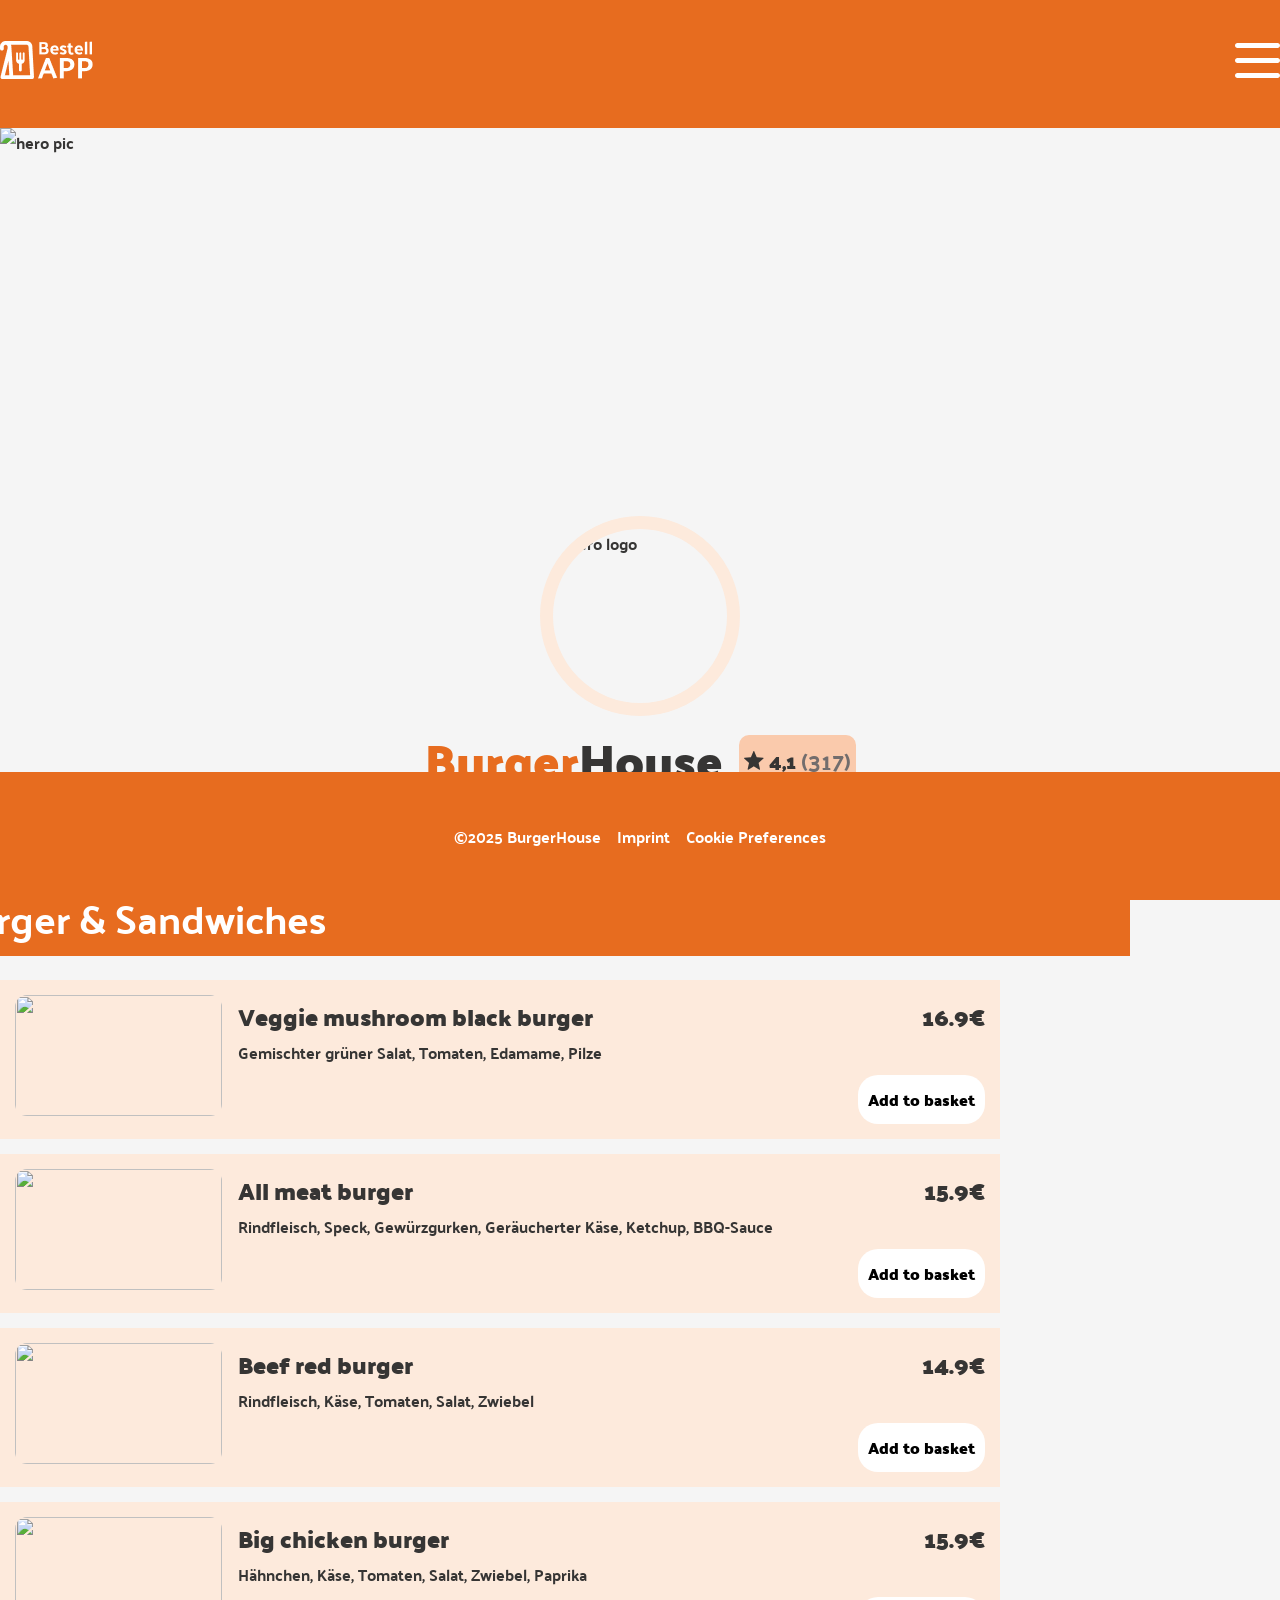
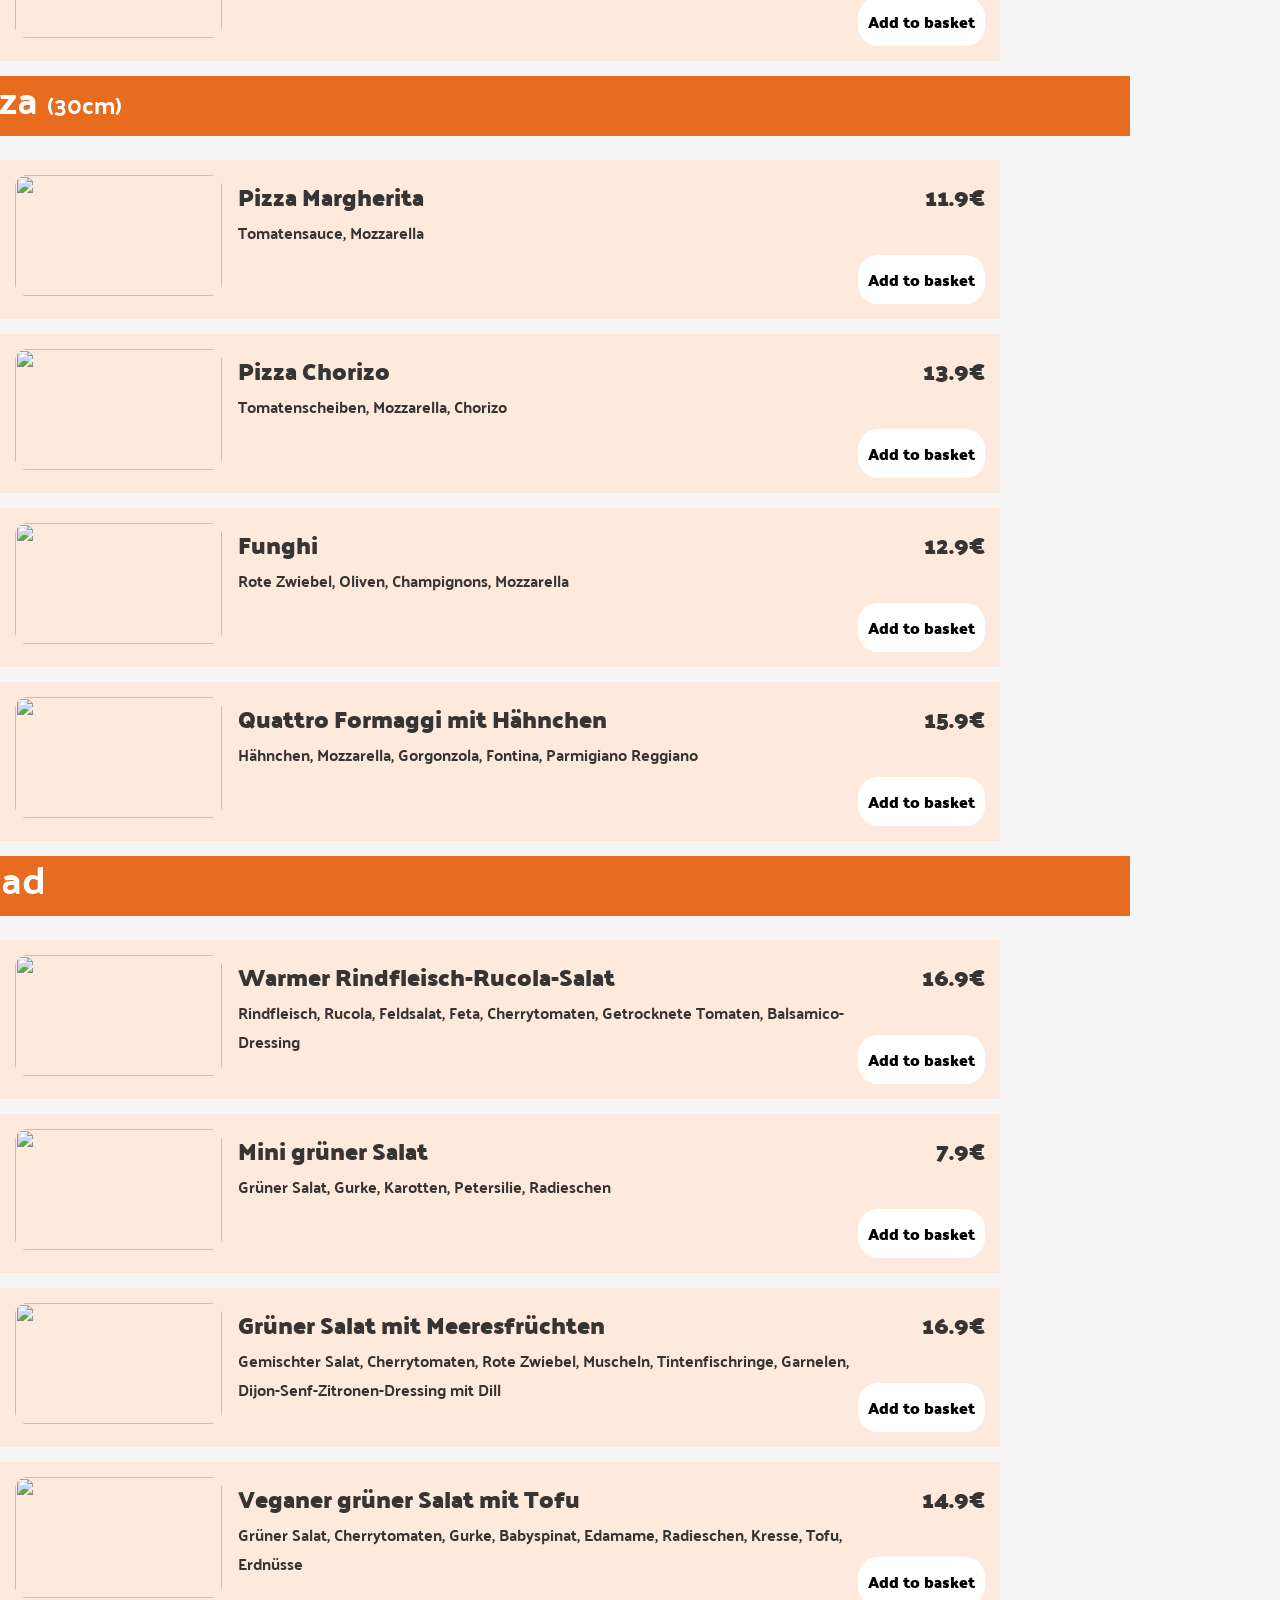
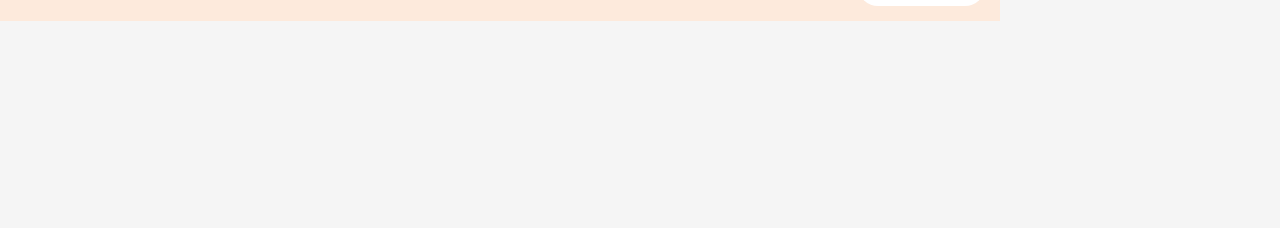
==== index.html @ c4eeb09a "feat: add js and css" ====
<!doctype html>
<html lang="en">
  <head>
    <meta charset="UTF-8" />
    <meta name="viewport" content="width=device-width, initial-scale=1.0" />
    <title>BestellApp</title>
    <link
      rel="icon"
      type="icon"
      sizes="32x32"
      href="./assets/icons-logos/favicon.svg"
    />
    <link rel="stylesheet" href="style.css" />
    <link rel="stylesheet" href="basket.css" />
    <link rel="stylesheet" href="https://cdn.jsdelivr.net/npm/bootstrap-icons@1.11.1/font/bootstrap-icons.css">
  </head>

  <body onload="init()">
    <header>
      <nav class="HeaderContainer wrapper">
        <a href="index.html"
          ><img src="./assets/icons-logos/Logo.png" alt="logo"
        /></a>
        <a href="index.html">
          <img src="./assets/icons-logos/menu-bar.svg" alt="hamburger icon"
        /></a>
      </nav>
    </header>

    <main class="wrapper">
      <!--  HERO SECTION  -->
      <section class="HeroContainer">
        <img class="hero" src="./assets/img/hero-pic.jpg" alt="hero pic" />
        <img
          class="HeroLogo"
          src="./assets/img/logo-burger.png"
          alt="hero logo"
        />

        <div class="title">
          <div class="TitleRate">
            <h1><b>Burger</b>House</h1>
            <div class="rate">
              <img src="./assets/icons-logos/star.svg" />
              <span><b>4,1</b></span>
              <p>(317)</p>
            </div>
          </div>
          <p>The best of Burgers, Pizza, and Greens, all in one great place.</p>
        </div>
      </section>

      <section class="MenuContainer">
        <!--  MENU  -->
        <div class="menu" id="menu"></div>

        <!--  BASKET -->
        <aside class="basketContainer" id="basket">
        </aside>   
      </section>

    </main>

    <!-- FOOTER -->
    <footer>
      <div class="FooterContainer wrapper">
        <span> ©2025 BurgerHouse</span>
        <a href="imprint.html">Imprint</a>
        <a href="Cookie Preferences.html">Cookie Preferences</a>
      </div>
    </footer>

    <script src="databank.js"></script>
    <script src="template.js"></script>
    <script src="main.js"></script>
  </body>
</html>
---- style.css ----
/* GENERAL */    
*{
  box-sizing: border-box;
  margin: 0;
}

a{
  text-decoration: none;
  color: white;
  
}

@font-face {
    font-family: "Palanquin";
    src: url("./assets/fonts/Palanquin_Dark/PalanquinDark-Regular.ttf") format("truetype");
    font-weight: 400;
    font-style: normal;
}

@font-face {
    font-family: "Palanquin";
    src: url("./assets/fonts/Palanquin_Dark/PalanquinDark-Bold.ttf") format("truetype");
    font-weight: 700;
    font-style: normal;
}

body {
  font-family: "Palanquin", sans-serif;
  scroll-behavior: smooth;
  font-size: 16px;
  background-color: whitesmoke;
  padding-top: 128px;
  padding-bottom: 128px;
  color:#363534;
  overflow-x: hidden;
}

.wrapper {
  max-width: 1440px;
  margin: 0 auto;  
} 

/* HEADER */
header {
  height: 128px;
  background-color:  #E76C1F;
  position: fixed;
  top: 0;
  width: 100%;
 
}

.HeaderContainer{
  height: 100%;
 display: flex;
  justify-content: space-between;
  align-items: center;
}

/* HERO SECTION */
.HeroContainer {
  display: flex;
  flex-direction: column;
  align-items: center;
}

.hero {        
height: 508px;
width: 100%;
object-fit: cover;
} 

.HeroLogo {
height: 200px;
width: 200px;
border-radius: 150px;
border: 13px solid #FDEADC;
margin-top: -120px;
}

.title{
display: flex;
flex-direction: column;
align-items: center;
margin-bottom: 48px;
}

h1 {
  font-size: 48px;
  font-weight: 700;
}

h1 b {
  font-size: 48px;
  color: #E76C1F;
}

.TitleRate {
  display: flex;
  align-items: center;
  gap: 16px;
}

.rate{
  display: flex;
  align-items: center;
  gap: 5px;
  background-color: #FACAAC;
  padding: 4px 5px;
  border-radius: 10px;
}
.rate img {
  width: 20px;
}
.rate span b{
  font-size: 20px;
}
.rate p {
  font-weight: 400;
  color: #726D6D;
  font-size: 18px;
}

.title p {
  font-size:24px;
}


/* MENU */
.MenuContainer{
  display: flex;
  flex-direction: row;
  margin-bottom: 64px;
}

.menu {
  width: calc(100% - 300px);
}

.categoryContainer{
  background-color:#E76C1F;
  margin-bottom: 24px;

  width: 100vw;

  position: relative;
  left: 50%;
  /* right: 50%; */

  margin-left: -50vw;
  margin-right: -50vw;
}

.category{
  width: 1440px;
  margin: 0 auto;
  display: flex;
  flex-wrap: wrap;
  align-content: center; 

  height: 60px;  
  gap: 8px;
}


h2{
  font-size: 40px;
  font-weight: 500;
  color: #ffffff;

} 

.size {
  font-weight: 400;
  font-size: 24px;
  
}

.category img{
  width: 89px;
  height: 91px;
}

.dishCard {
  background-color: #FDEADC;
  display: flex;
  justify-content: center;
  padding: 15px;
  margin-bottom: 15px;
  gap: 16px;
  width: 1000px;

}

.dishCardContent{
  display: flex;
  flex-direction: row;
  justify-content: space-between;
   flex-grow: 1;  
}

.dishCard img {
  height: 121px;
  width: 207px;
  border-radius: 12px;
  object-fit: cover;
}

.dishName {
  display: flex;
  flex-direction: column;
}

.dishCard img:hover {
 filter: brightness(1.2);
}

.dishName span {
  font-size: 24px;
  font-weight: 600;
}

.dishName p {
  font-size: 16px;
  font-weight: 500;
}

.priceAdd {
  display: flex;
  flex-direction: column;
  align-items: flex-end;
  justify-content: space-between;

}

.priceAdd span{
  font-size: 24px;
  font-weight: 600;
}
.priceAdd button {
 background-color:#ffffff;
 border-radius: 20px;
 font-size: 16px;
 font-weight: 600;
 border: 0;
 padding: 10px;
 cursor: pointer;
 white-space: nowrap;
}

.priceAdd button:hover{
  filter: brightness(1.2);
}

/* FOOTER */
footer {
  height: 128px;
  background-color:  #E76C1F;
  position: fixed;
  bottom: 0;
  width: 100%;
  display: flex;
  justify-content: center;
  align-items: center;
  /* font-size: 18px !important; */
}

.FooterContainer{
display: flex;
color: white;
gap: 16px;

}E76C1F
---- basket.css ----
*{
  box-sizing: border-box;
  margin: 0;
  scroll-behavior: smooth;
  font-size: 16px;
  font-family: "Palanquin", sans-serif;
}

a{
  text-decoration: none;
}


/* BASKET   */
.basketContainer{
  width: 300px;
  flex-grow: 1;  
}

.basket{
  width: 100%;
  height: 700px;   /* it is ok? */
  background-color:#363534;
  border-radius: 15px 0 0 15px;  
  position: sticky;
  top: 15px;
  padding: 20px;
  display: flex;
  flex-direction: column;
  align-items: center;
}

.basketBtnContainer{
position: relative; 
}

.closeBasketBtn {
margin-left: 220px;
height: 32px;
}

.dishAmount{
position: absolute;
bottom: -9px;
right: -7px;
background-color: #c92d06;
color: #FFFFFF;
border-radius: 7px;
padding:0 5px 0 5px;
}

.closeBasketBtn:hover{
  cursor: pointer;
  filter: brightness(1.2);
}

.deliveryCollection{
display: flex;
border-radius: 20px; 
background-color: #a4a2a1;
margin-bottom: 8px;
padding: 8px;
gap: 20px;

}

.deliveryCollection img {
  height: 20px;
}

.deliveryCollection button {
  background-color: transparent;
  color:#363534;
  border: none;
  cursor: pointer;
  display: flex;
  align-items: center;
  gap: 3px;

}

.deliveryCollection button.active{
  background-color: #363534;
  border-radius: 20px;
  color: #FFFFFF;
  padding: 7px 12px;

}

.deliveryCollection button:hover {
  cursor: pointer;
  filter: brightness(1.2);
}

.basket h2 {
  font-size: 32px;
  font-weight: 700;
  color:#FDEADC;
  margin-bottom: 8px;
  
}


.basket h4 {
  color: rgb(174, 173, 173);
  font-size: 24px;
}

.addedItem {
  color: #E76C1F;
}  

.amount{
color: #363534
}

.bi-dash-lg {
  color: red;
  filter: brightness(1.2);
}

.bi-plus-lg{
  color: green;
  filter: brightness(1.2);
}

.basketEmty{
  display: flex;
  flex-direction: column;
  align-items: center;
  color: rgb(174, 173, 173);
}

.basketEmty img {
  margin-top: 20px;
  height: 64px;
  opacity: 50%;
}

.basketBox{
background: #FDEADC;
border-radius: 20px;
padding: 8px;
display: flex;
flex-direction: column;
gap: 20px;
font-size: 22px;
font-weight: 700;
margin-bottom: 8px;
}


.nameDeleteBtn{
display: flex;
flex-direction: row;
justify-content: space-between;
}

.nameDeleteBtn button {
  height: 24px;
  background: none;
  border: none;
}


.basketDishes{
  width: 100%;
  flex-grow: 1;
  overflow-y: auto;
} 


.basketAmountPreis{
  display: flex;
  justify-content: space-between;
}

.deleteAdd{
  display: flex;
  flex-direction: row;
  justify-content: center;
  align-items: center;
  gap: 8px;
}

.deleteAdd img {
  height: 20px;
}

.sum {
  color: #FFFFFF;
  display: flex;
  flex-direction: column;
  margin-top: 24px;
 
}

.priceLine {
  display: flex;
  justify-content: space-between;

 
}
.separator {
    background-color: #FFFFFF;
    width: 100%;
    height: 2px;  
    margin: 10px 0;
    }

.buyNow{
  background: #E76C1F;
  font-size: 24px;
  font-weight: 700;
  border-radius: 60px;
  padding: 5px;
  margin-top: 24px;
  

}

/* Order Confirmed Container */

.orderConfirmContainer{  
  background-color: #363534;
  padding: 12px;
  border-radius: 16px;
  display: flex;
  flex-direction: column;
  border: none;
  margin: auto;
}

.orderConfirmContainer::backdrop{
  background: rgba(0, 0, 0, 0.6);
}

.orderConfirmCloseBtn {
font-size: 32px;
background: none;
color: #c92d06;
font-weight: 900;
border: none;
margin-left: 150px;
}

.orderConfirmCloseBtn:hover{
  cursor: pointer;
  filter: brightness(1.2);
}

.orderConfirm{
  display: flex;
  flex-direction: column;
  align-items: center;
}


.orderConfirm p {
  font-size: 20px;
  font-weight: 700;
  color: #FDEADC;
  margin-top: 10px;
}

.orderConfirm{
  font-size: 29px;
  font-weight: 700;
  color: #FDEADC;
}
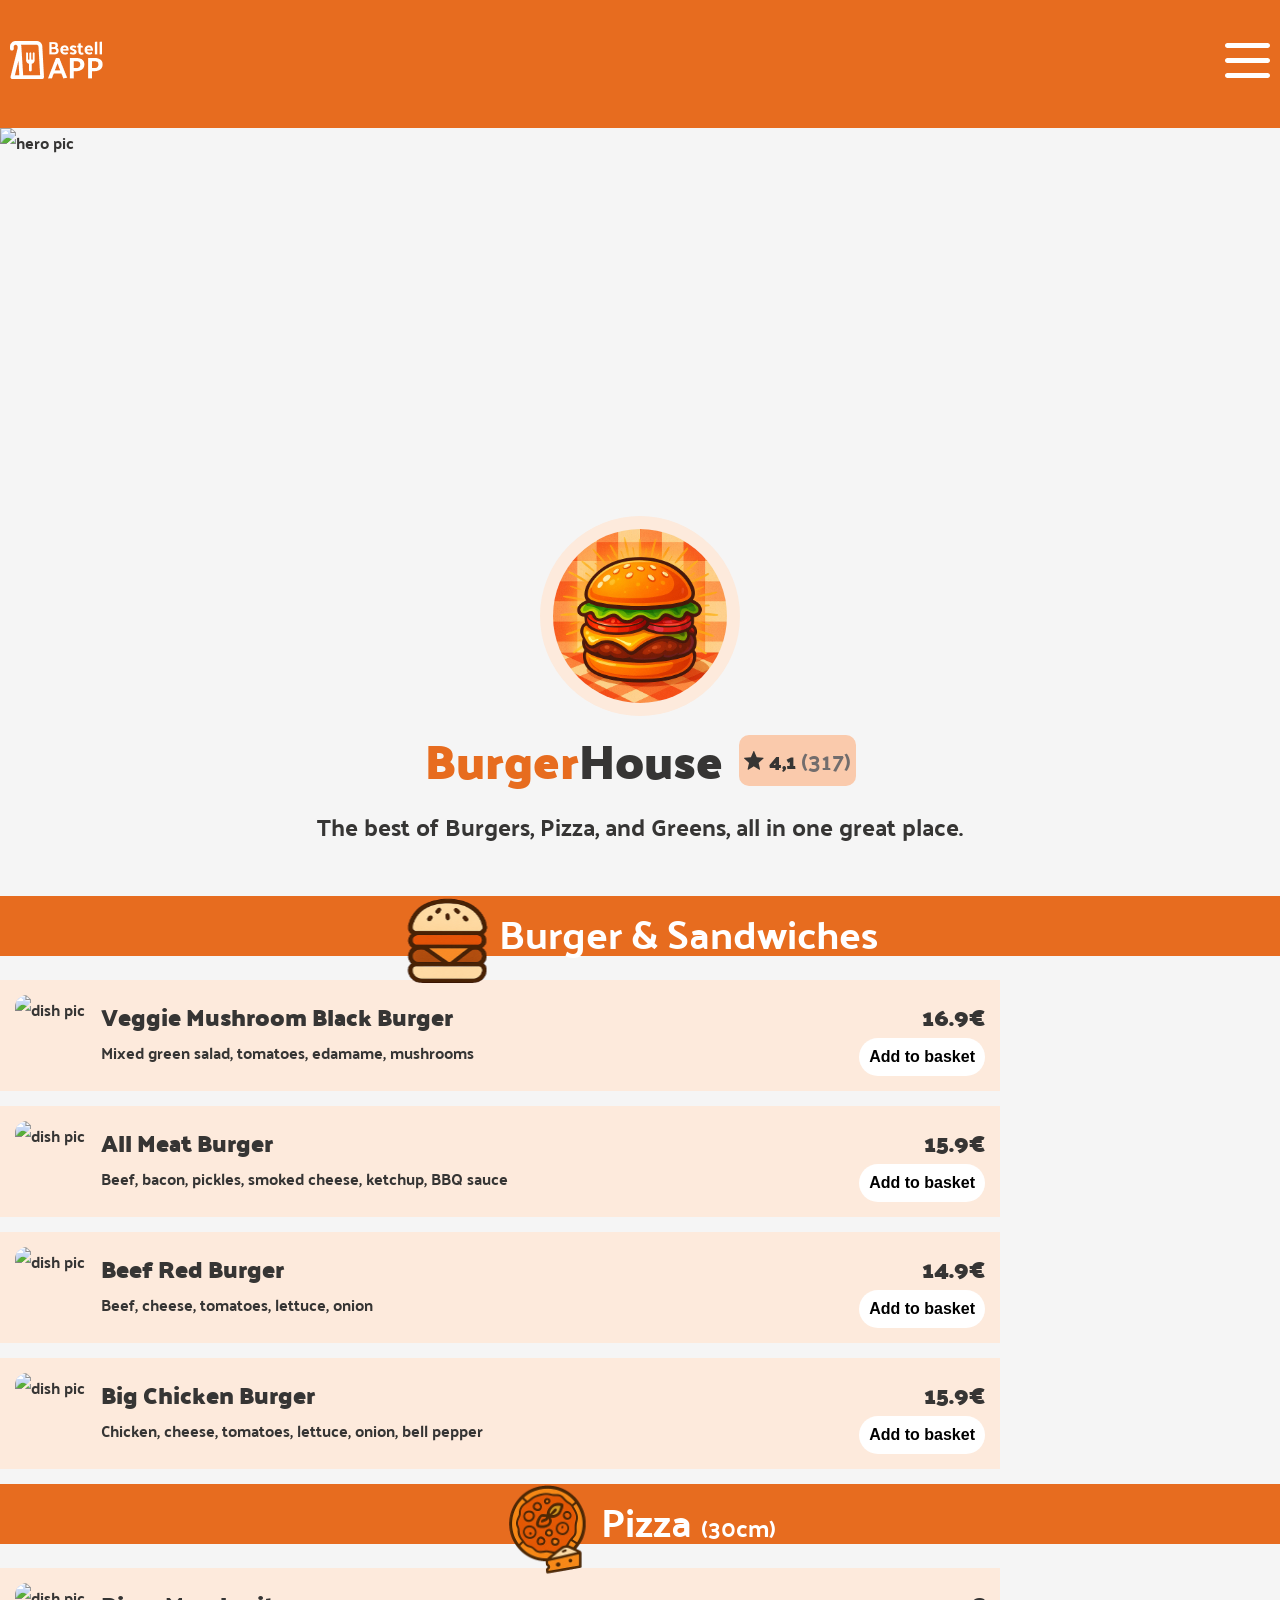
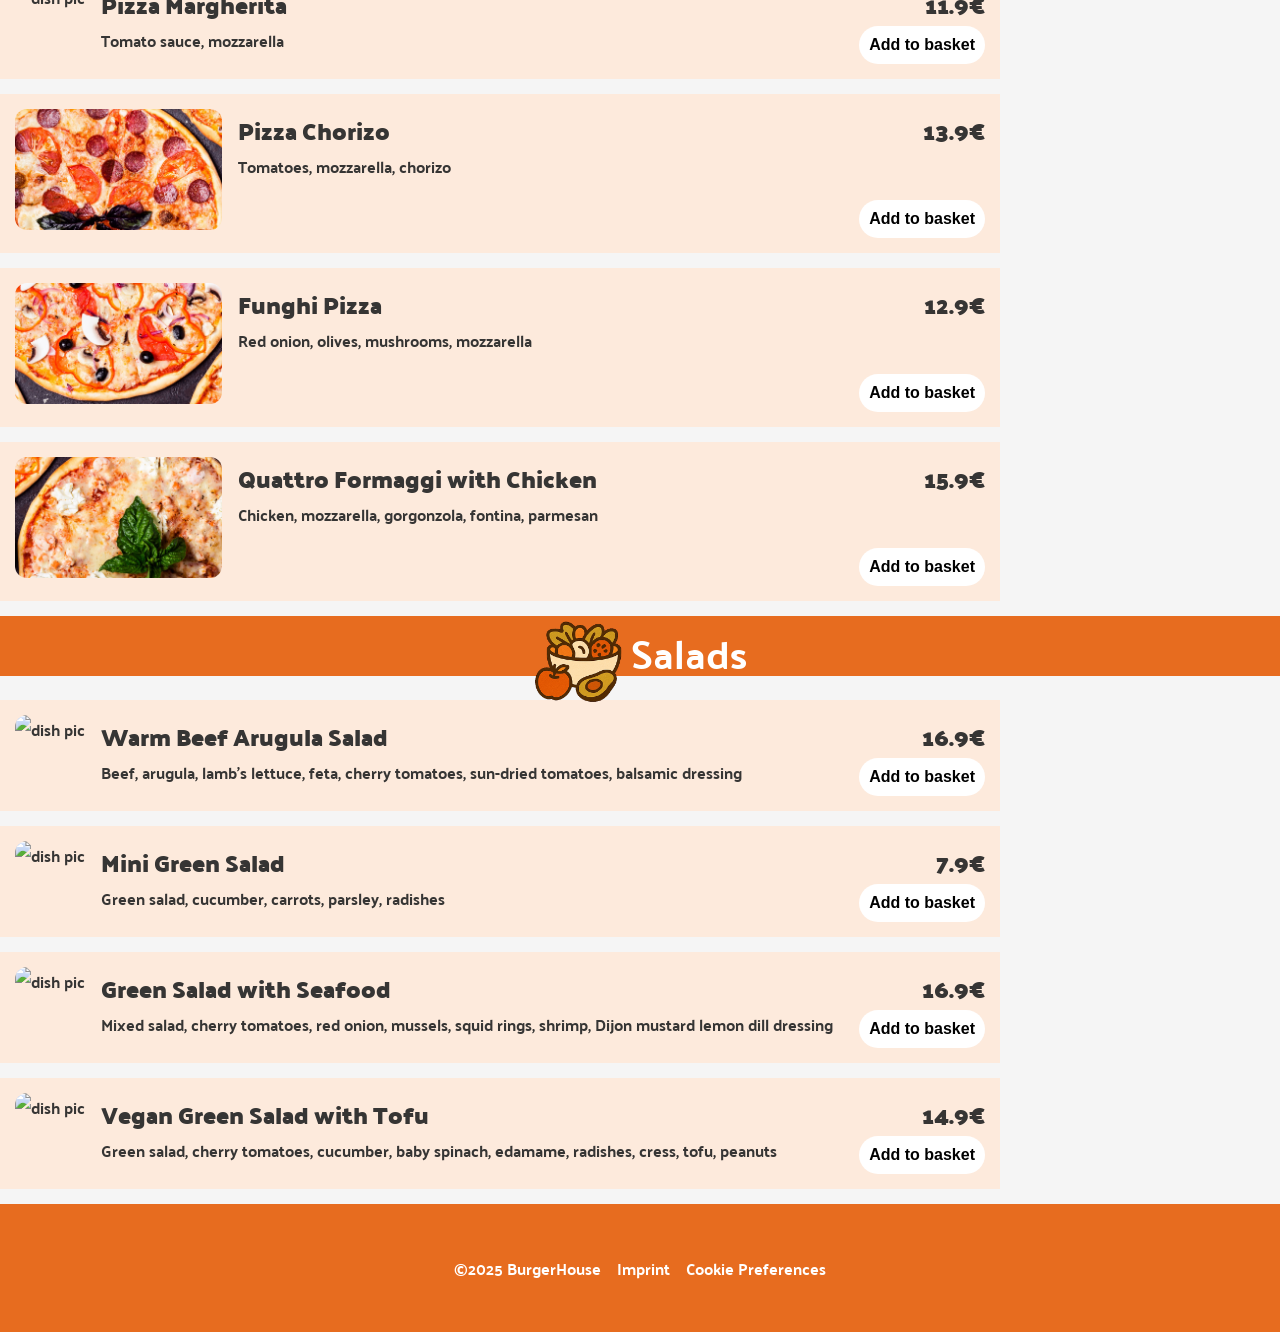
==== commit dd494c93: "feat: add css" ====
--- a/index.html
+++ b/index.html
@@ -10,9 +10,9 @@
       sizes="32x32"
       href="./assets/icons-logos/favicon.svg"
     />
+    
     <link rel="stylesheet" href="style.css" />
     <link rel="stylesheet" href="basket.css" />
-    <link rel="stylesheet" href="https://cdn.jsdelivr.net/npm/bootstrap-icons@1.11.1/font/bootstrap-icons.css">
   </head>
 
   <body onload="init()">
@@ -21,15 +21,15 @@
         <a href="index.html"
           ><img src="./assets/icons-logos/Logo.png" alt="logo"
         /></a>
-        <a href="index.html">
+        <a class="hamburgerIcon" href="index.html">
           <img src="./assets/icons-logos/menu-bar.svg" alt="hamburger icon"
         /></a>
       </nav>
     </header>
 
-    <main class="wrapper">
+    <main>
       <!--  HERO SECTION  -->
-      <section class="HeroContainer">
+      <section class="HeroContainer wrapper">
         <img class="hero" src="./assets/img/hero-pic.jpg" alt="hero pic" />
         <img
           class="HeroLogo"
@@ -41,7 +41,7 @@
           <div class="TitleRate">
             <h1><b>Burger</b>House</h1>
             <div class="rate">
-              <img src="./assets/icons-logos/star.svg" />
+              <img src="./assets/icons-logos/star.svg" alt="star icon"  />
               <span><b>4,1</b></span>
               <p>(317)</p>
             </div>
@@ -50,15 +50,14 @@
         </div>
       </section>
 
-      <section class="MenuContainer">
+      <div class="menuContainer">
         <!--  MENU  -->
         <div class="menu" id="menu"></div>
 
         <!--  BASKET -->
-        <aside class="basketContainer" id="basket">
-        </aside>   
-      </section>
-
+        <aside class="basketContainer" id="basket"></aside>
+      </div>
+      
     </main>
 
     <!-- FOOTER -->
@@ -75,4 +74,3 @@
     <script src="main.js"></script>
   </body>
 </html>
-  
--- a/style.css
+++ b/style.css
@@ -30,32 +30,29 @@
   scroll-behavior: smooth;
   font-size: 16px;
   background-color: whitesmoke;
-  padding-top: 128px;
-  padding-bottom: 128px;
   color:#363534;
   overflow-x: hidden;
 }
 
 .wrapper {
   max-width: 1440px;
-  margin: 0 auto;  
+  margin: 0 auto; 
 } 
 
+ 
 /* HEADER */
 header {
   height: 128px;
   background-color:  #E76C1F;
-  position: fixed;
-  top: 0;
-  width: 100%;
- 
+  width: 100vw;
 }
 
 .HeaderContainer{
   height: 100%;
- display: flex;
-  justify-content: space-between;
-  align-items: center;
+  display: flex;
+  justify-content:space-between;
+  align-items: center;
+  padding: 10px;
 }
 
 /* HERO SECTION */
@@ -98,6 +95,7 @@
 
 .TitleRate {
   display: flex;
+  flex-direction: row;
   align-items: center;
   gap: 16px;
 }
@@ -124,41 +122,34 @@
 
 .title p {
   font-size:24px;
+    /* text-wrap: balance; */
 }
 
 
 /* MENU */
-.MenuContainer{
-  display: flex;
-  flex-direction: row;
-  margin-bottom: 64px;
-}
-
-.menu {
-  width: calc(100% - 300px);
+.menuContainer {
+  display: flex;
+  align-items: flex-start;
+ position: relative;
+
 }
 
 .categoryContainer{
   background-color:#E76C1F;
   margin-bottom: 24px;
-
-  width: 100vw;
-
+  width: 100vw;  
   position: relative;
-  left: 50%;
-  /* right: 50%; */
-
-  margin-left: -50vw;
-  margin-right: -50vw;
+  z-index: 1;
+  
 }
 
 .category{
-  width: 1440px;
+  max-width: 1440px;
   margin: 0 auto;
   display: flex;
+  flex-direction: column;
   flex-wrap: wrap;
   align-content: center; 
-
   height: 60px;  
   gap: 8px;
 }
@@ -174,7 +165,6 @@
 .size {
   font-weight: 400;
   font-size: 24px;
-  
 }
 
 .category img{
@@ -189,7 +179,8 @@
   padding: 15px;
   margin-bottom: 15px;
   gap: 16px;
-  width: 1000px;
+  max-width: 1000px;
+  width: 100%;
 
 }
 
@@ -257,18 +248,106 @@
 footer {
   height: 128px;
   background-color:  #E76C1F;
-  position: fixed;
-  bottom: 0;
-  width: 100%;
+  width: 100vw;
   display: flex;
   justify-content: center;
   align-items: center;
-  /* font-size: 18px !important; */
 }
 
 .FooterContainer{
 display: flex;
 color: white;
 gap: 16px;
-
-}E76C1F+}
+
+/* Imprint */
+
+.imprint h2 {
+  color: #363534;
+  font-size: 24px;
+  }
+  
+  .imprint p{
+    margin-bottom: 16px;
+  }
+
+  /* Cookie Preferences*/
+
+  .cookie-consent h2 {
+ color: #363534;
+  font-size: 24px;
+  }
+
+
+  @media(max-width:700px){
+
+   .HeroContainer {
+    padding: 20px 20px 0 20px;
+    align-items: center;
+   } 
+
+   .menu{
+    padding: 20px 20px 0 20px;
+      align-items: center;
+   } 
+
+
+  .hamburgerIcon{
+    display: none;
+  }
+
+  .TitleRate {
+  flex-direction: column-reverse;
+  margin-top: 16px;
+}
+
+.category {
+  flex-direction: column;
+  align-items: center;
+}
+
+
+.hero {        
+ height: 308px;
+ border-radius: 20px;
+} 
+
+.HeroLogo {
+height: 150px;
+width: 150px;
+}
+
+.dishCard {
+  flex-direction: column;
+  
+  border-radius: 20px;
+
+}
+
+
+.dishCardContent {
+  flex-direction: column;
+}
+
+.priceAdd {
+  flex-direction: row;
+}
+
+.categoryContainer {
+  flex-direction: column;
+}
+.category img{
+  width: 60px;
+  height: 81px;
+}
+h2{
+  font-size: 30px;
+
+}  
+
+.dishCard img {
+  width: 630px;
+
+}
+
+}
--- a/basket.css
+++ b/basket.css
@@ -1,37 +1,29 @@
-*{
-  box-sizing: border-box;
-  margin: 0;
-  scroll-behavior: smooth;
-  font-size: 16px;
-  font-family: "Palanquin", sans-serif;
-}
-
-a{
-  text-decoration: none;
-}
-
-
-/* BASKET   */
-.basketContainer{
+
+
+ /* BASKET   */
+
+.basketContainer {
+position: sticky;
+top: 20px;
+z-index: 1000;
+right: 36%;
+
+}
+
+
+.basket{
   width: 300px;
-  flex-grow: 1;  
-}
-
-.basket{
-  width: 100%;
-  height: 700px;   /* it is ok? */
+  height: 600px;
+  border-radius: 15px 0 0 15px;  
   background-color:#363534;
-  border-radius: 15px 0 0 15px;  
-  position: sticky;
-  top: 15px;
   padding: 20px;
   display: flex;
   flex-direction: column;
   align-items: center;
 }
 
-.basketBtnContainer{
-position: relative; 
+.basketCloseBtn{
+position: relative;
 }
 
 .closeBasketBtn {
@@ -62,6 +54,7 @@
 padding: 8px;
 gap: 20px;
 
+
 }
 
 .deliveryCollection img {
@@ -76,6 +69,7 @@
   display: flex;
   align-items: center;
   gap: 3px;
+    font-family: "Palanquin", sans-serif;
 
 }
 
@@ -114,15 +108,15 @@
 color: #363534
 }
 
-.bi-dash-lg {
-  color: red;
-  filter: brightness(1.2);
-}
-
-.bi-plus-lg{
-  color: green;
-  filter: brightness(1.2);
-}
+.dash{
+  font-size: 20px;
+  filter: brightness(1.2);
+}
+
+.plus {
+ font-size: 20px;
+  filter: brightness(1.2);
+}  
 
 .basketEmty{
   display: flex;
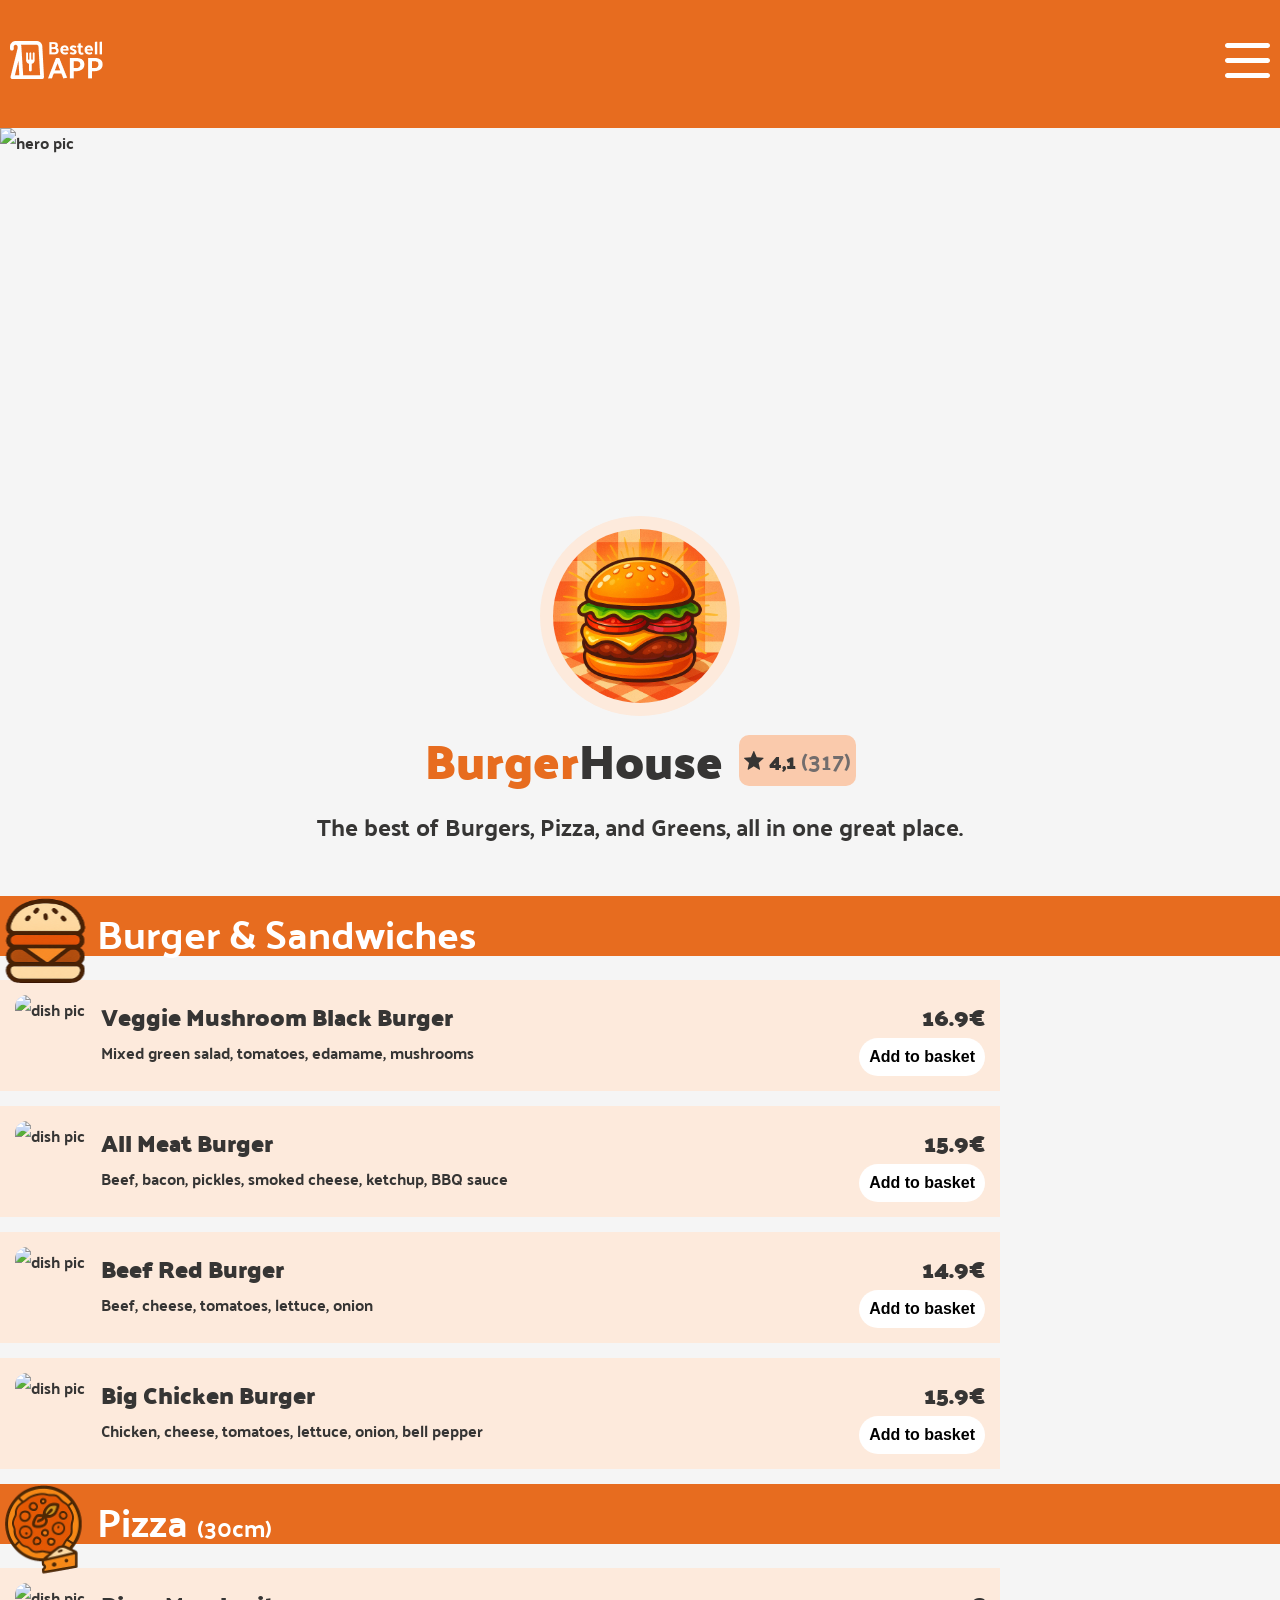
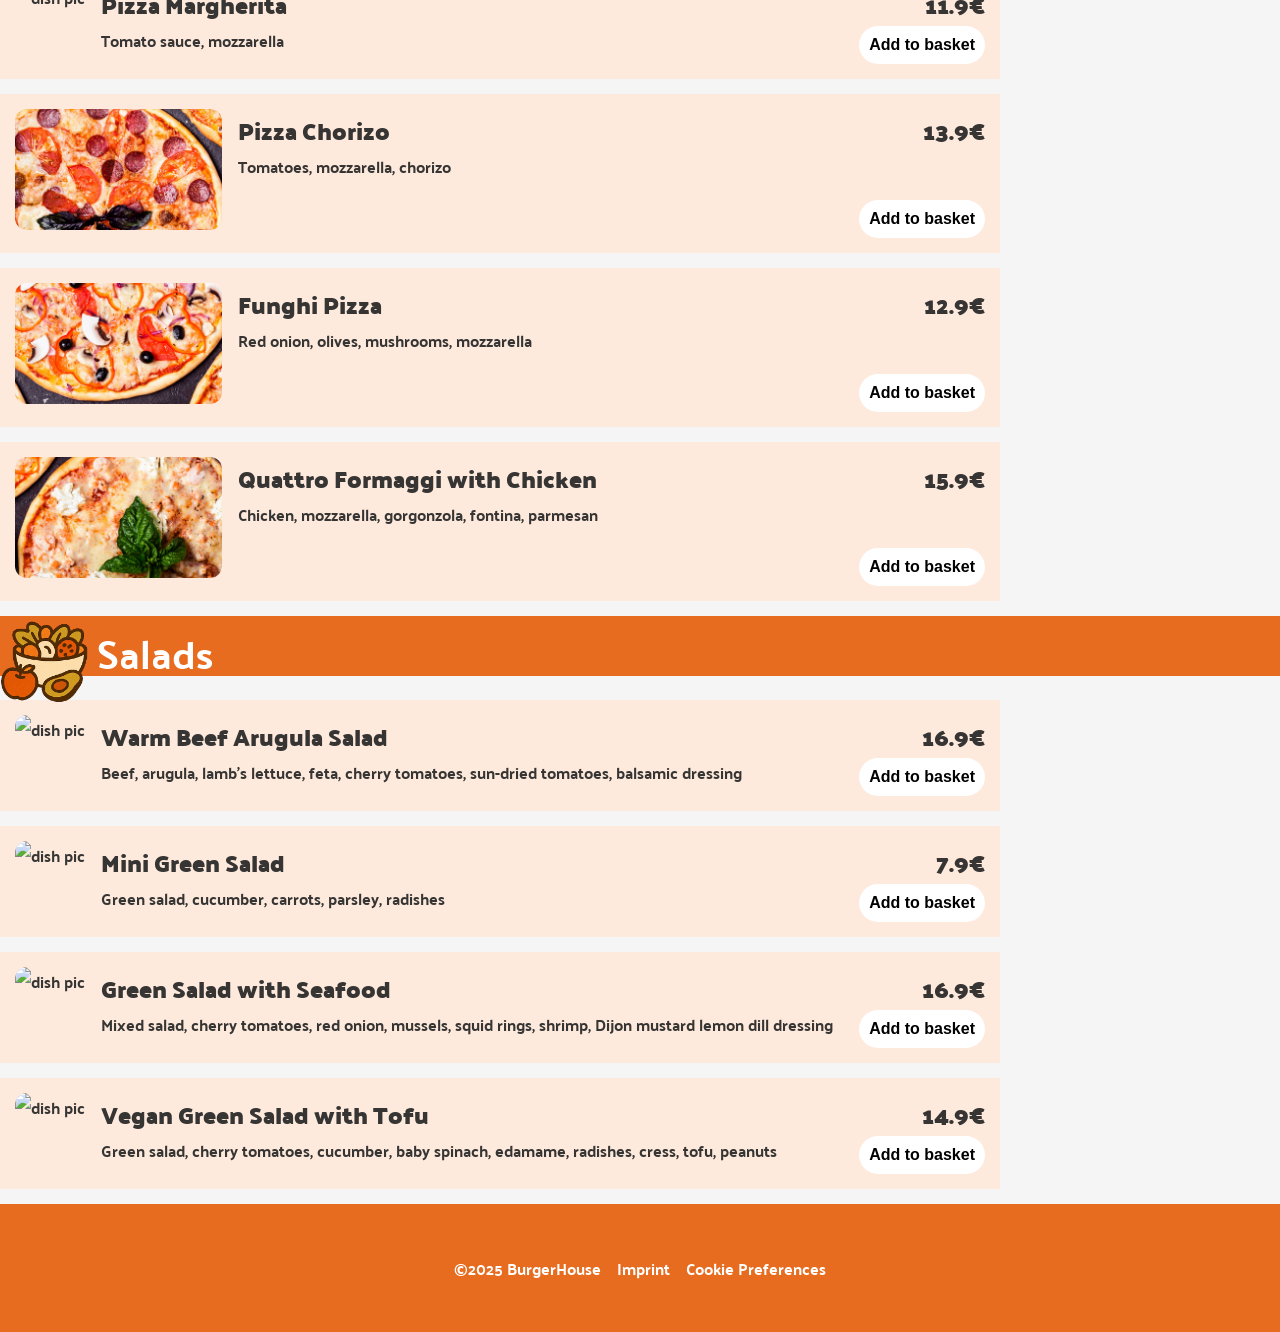
==== commit 21c2e6fd: "feat: css update" ====
--- a/index.html
+++ b/index.html
@@ -10,9 +10,9 @@
       sizes="32x32"
       href="./assets/icons-logos/favicon.svg"
     />
+    <link rel="stylesheet" href="basket.css">
+    <link rel="stylesheet" href="style.css" />
     
-    <link rel="stylesheet" href="style.css" />
-    <link rel="stylesheet" href="basket.css" />
   </head>
 
   <body onload="init()">
--- a/style.css
+++ b/style.css
@@ -139,7 +139,7 @@
   margin-bottom: 24px;
   width: 100vw;  
   position: relative;
-  z-index: 1;
+  z-index: 1;   
   
 }
 
@@ -147,9 +147,7 @@
   max-width: 1440px;
   margin: 0 auto;
   display: flex;
-  flex-direction: column;
   flex-wrap: wrap;
-  align-content: center; 
   height: 60px;  
   gap: 8px;
 }
@@ -181,7 +179,6 @@
   gap: 16px;
   max-width: 1000px;
   width: 100%;
-
 }
 
 .dishCardContent{
@@ -278,76 +275,14 @@
   font-size: 24px;
   }
 
-
-  @media(max-width:700px){
-
-   .HeroContainer {
-    padding: 20px 20px 0 20px;
-    align-items: center;
-   } 
-
-   .menu{
-    padding: 20px 20px 0 20px;
-      align-items: center;
-   } 
-
-
+/* Media Queries */
+
+@media (max-width: 700px) {
   .hamburgerIcon{
     display: none;
   }
 
   .TitleRate {
-  flex-direction: column-reverse;
-  margin-top: 16px;
-}
-
-.category {
-  flex-direction: column;
-  align-items: center;
-}
-
-
-.hero {        
- height: 308px;
- border-radius: 20px;
-} 
-
-.HeroLogo {
-height: 150px;
-width: 150px;
-}
-
-.dishCard {
-  flex-direction: column;
-  
-  border-radius: 20px;
-
-}
-
-
-.dishCardContent {
-  flex-direction: column;
-}
-
-.priceAdd {
-  flex-direction: row;
-}
-
-.categoryContainer {
-  flex-direction: column;
-}
-.category img{
-  width: 60px;
-  height: 81px;
-}
-h2{
-  font-size: 30px;
-
-}  
-
-.dishCard img {
-  width: 630px;
-
-}
-
+    flex-direction: column-reverse;
+  }
 }
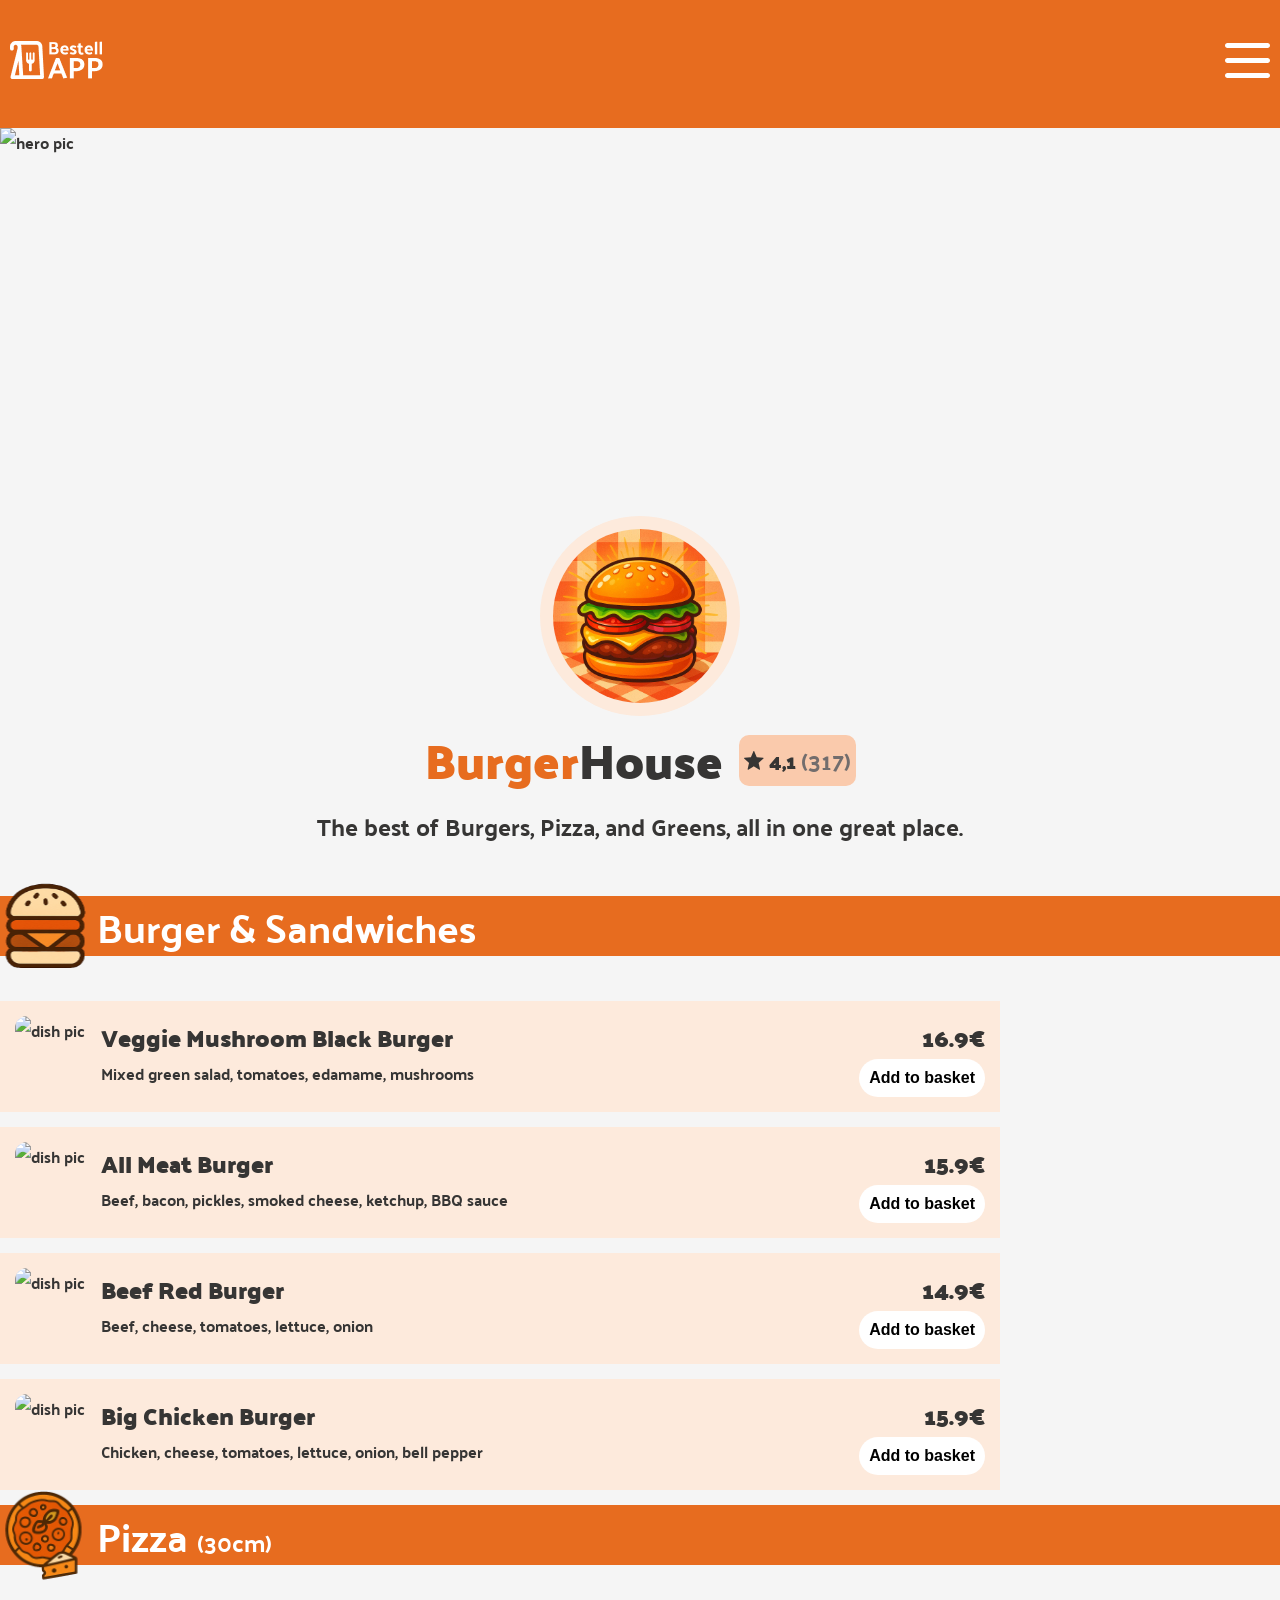
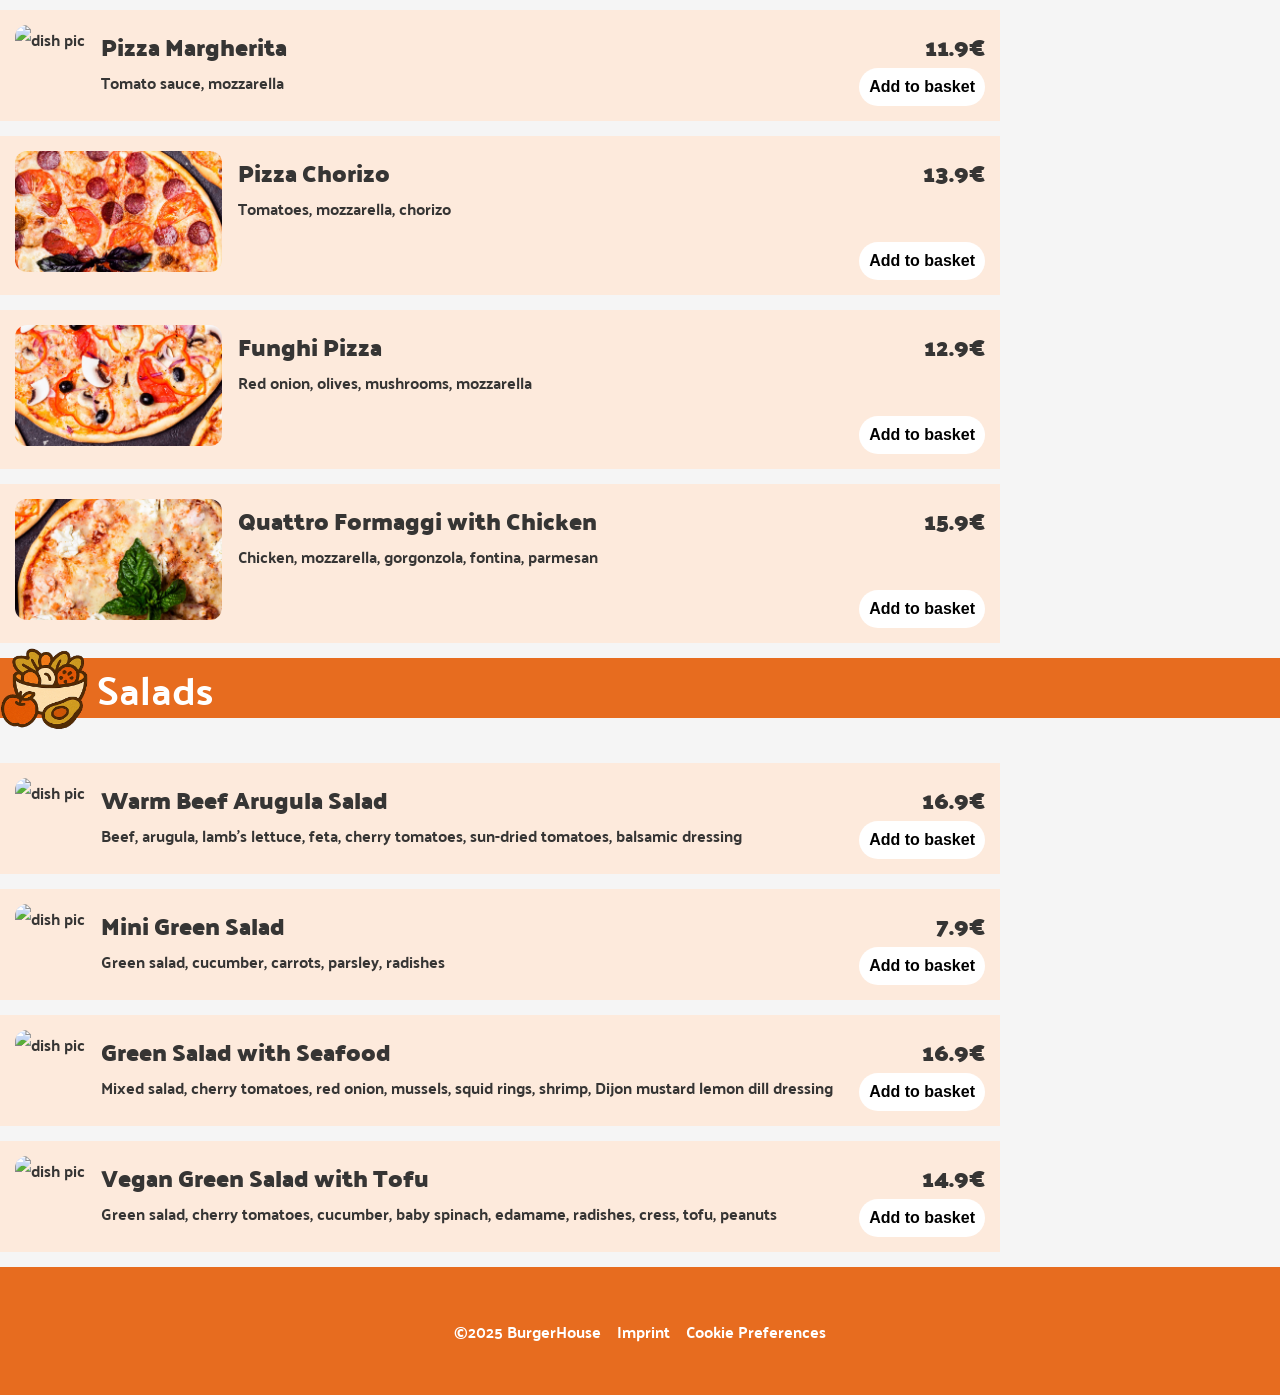
==== commit 574dd14c: "feat: add Media Queries and footer nav" ====
--- a/index.html
+++ b/index.html
@@ -62,13 +62,29 @@
 
     <!-- FOOTER -->
     <footer>
-      <div class="FooterContainer wrapper">
+      <div class="footerContainer wrapper">
         <span> ©2025 BurgerHouse</span>
         <a href="imprint.html">Imprint</a>
         <a href="Cookie Preferences.html">Cookie Preferences</a>
       </div>
     </footer>
 
+    <!-- FOOTER NAVIGATION -->
+    <div class="footerNav" id="footerNav">
+
+      <div class="footerNavContainer">
+        <a href="index.html"><img src="./assets/icons-logos/home.svg" alt="home logo"></a>
+    
+        <img src="./assets/icons-logos/person.svg" alt="customer profile logo">
+        <img src="./assets/icons-logos/orders-small-logo.svg" alt="logo without text">
+        <div class="basketNavIcon">
+          <img onclick="basketNavIconToggle()"class="basketNavIconBtn" src="./assets/icons-logos/shopping-cart.svg">
+          <span id="dishAmountNav"class="dishAmount">0</span>
+        </div>
+      </div>
+      
+    </div>
+
     <script src="databank.js"></script>
     <script src="template.js"></script>
     <script src="main.js"></script>
--- a/basket.css
+++ b/basket.css
@@ -2,12 +2,12 @@
 
  /* BASKET   */
 
-.basketContainer {
+
+ .basketContainer {
 position: sticky;
 top: 20px;
 z-index: 1000;
 right: 36%;
-
 }
 
 
@@ -22,11 +22,11 @@
   align-items: center;
 }
 
+.basketCloseContainer{
+position: relative;
+}
+
 .basketCloseBtn{
-position: relative;
-}
-
-.closeBasketBtn {
 margin-left: 220px;
 height: 32px;
 }
@@ -41,7 +41,7 @@
 padding:0 5px 0 5px;
 }
 
-.closeBasketBtn:hover{
+.basketCloseBtn:hover{
   cursor: pointer;
   filter: brightness(1.2);
 }
@@ -125,7 +125,7 @@
   color: rgb(174, 173, 173);
 }
 
-.basketEmty img {
+.basketEmpty img {
   margin-top: 20px;
   height: 64px;
   opacity: 50%;
@@ -154,6 +154,7 @@
   height: 24px;
   background: none;
   border: none;
+  cursor: pointer;
 }
 
 
@@ -250,16 +251,27 @@
 }
 
 
-.orderConfirm p {
-  font-size: 20px;
-  font-weight: 700;
+.orderConfirm span {
+  font-size: 16px;
+  font-weight: 400;
   color: #FDEADC;
   margin-top: 10px;
 }
 
-.orderConfirm{
-  font-size: 29px;
-  font-weight: 700;
+.orderConfirm p {
+  font-size: 24px;
+  font-weight: 600;
   color: #FDEADC;
 } 
 
+
+@media (max-width: 700px) {
+
+.basket{
+  border-radius: 15px 15px 0 0;    
+
+}
+
+}
+
+
--- a/style.css
+++ b/style.css
@@ -10,6 +10,7 @@
   color: white;
   
 }
+
 
 @font-face {
     font-family: "Palanquin";
@@ -80,6 +81,7 @@
 display: flex;
 flex-direction: column;
 align-items: center;
+
 margin-bottom: 48px;
 }
 
@@ -122,7 +124,7 @@
 
 .title p {
   font-size:24px;
-    /* text-wrap: balance; */
+    text-wrap: balance;
 }
 
 
@@ -136,24 +138,23 @@
 
 .categoryContainer{
   background-color:#E76C1F;
-  margin-bottom: 24px;
+  margin-bottom: 45px;
   width: 100vw;  
   position: relative;
-  z-index: 1;   
-  
+  z-index: 1;  
 }
 
 .category{
   max-width: 1440px;
   margin: 0 auto;
   display: flex;
-  flex-wrap: wrap;
+  align-items: center;
   height: 60px;  
   gap: 8px;
 }
 
 
-h2{
+.category h2{
   font-size: 40px;
   font-weight: 500;
   color: #ffffff;
@@ -251,12 +252,19 @@
   align-items: center;
 }
 
-.FooterContainer{
+.footerContainer{
 display: flex;
 color: white;
 gap: 16px;
 }
 
+/* Footer Navigation */
+
+.footerNav {
+  display: none;
+}
+
+
 /* Imprint */
 
 .imprint h2 {
@@ -272,17 +280,161 @@
 
   .cookie-consent h2 {
  color: #363534;
-  font-size: 24px;
+  font-size: 25px;
   }
 
 /* Media Queries */
-
-@media (max-width: 700px) {
-  .hamburgerIcon{
-    display: none;
-  }
-
-  .TitleRate {
+  @media (max-width: 700px) {
+
+  .hamburgerIcon {
+      display: none;
+  }
+
+  .wrapper {
+    padding-left: 16px;
+    padding-right: 16px;
+  }
+
+  .hero {
+    padding-top: 20px; 
+    border-radius: 45px;
+  }
+
+  .HeroLogo {
+  height: 150px;
+  width: 150px;
+  }
+
+
+  .TitleRate{
     flex-direction: column-reverse;
-  }
+    padding-top: 16px;
+  }    
+
+  .title p {
+  text-align: center;
+}
+
+.category{
+justify-content: center;
+} 
+
+
+.category h2{
+  font-size: 30px;
+} 
+
+.size {
+  font-size: 16px;
+}
+
+.category img{
+  width: 69px;
+  height: 71px;
+}
+
+
+  .dishCard {
+    border-radius: 16px;
+    flex-direction: column;
+  }
+
+.dishCard img {
+  height: 121px;
+  width: 100%;
+  
+} 
+
+.dishCardContent {
+  flex-direction: column ;
+}
+
+.priceAdd {
+  flex-direction: row;
+}
+
+/* FOOTER NAVIGATION */
+.footerNav {
+  display: block;
+}
+
+.footerNavContainer {
+  background-color: #363534;
+  display: flex;
+  justify-content: space-around;
+  padding: 16px;
+  margin-top: 16px;
+}
+
+.footerNavContainer img {
+  height: 24px;
+}
+
+.basketNavIcon {
+  position: relative;
+}
+
+
+
+.dishAmountNav {
+position: absolute;
+bottom: -9px;
+right: -7px;
+background-color: #c92d06;
+color: #FFFFFF;
+border-radius: 7px;
+padding:0 5px 0 5px;
+}
+
+}
+
+
+
+@media (max-width: 444px) {
+
+  .footerContainer {
+    flex-direction: column;
+    align-items: center;
+    gap: 4px;
+  }
+
+  .category {
+    flex-direction: column; 
+
+  }
+
+
+.category h2{
+  font-size: 30px;
+  gap: 0;
+} 
+
+.size {
+  font-size: 16px;
+}
+
+.category img{
+  width: 39px;
+  height: 41px;
+}
+}
+
+
+@media (max-width: 343px) {
+
+  .category h2{
+  font-size: 25px;
+  
+ 
+} 
+
+.size {
+  font-size: 10px;
+}
+
+.category img{
+  width: 33px;
+  height: 35px;
+}
+
 }
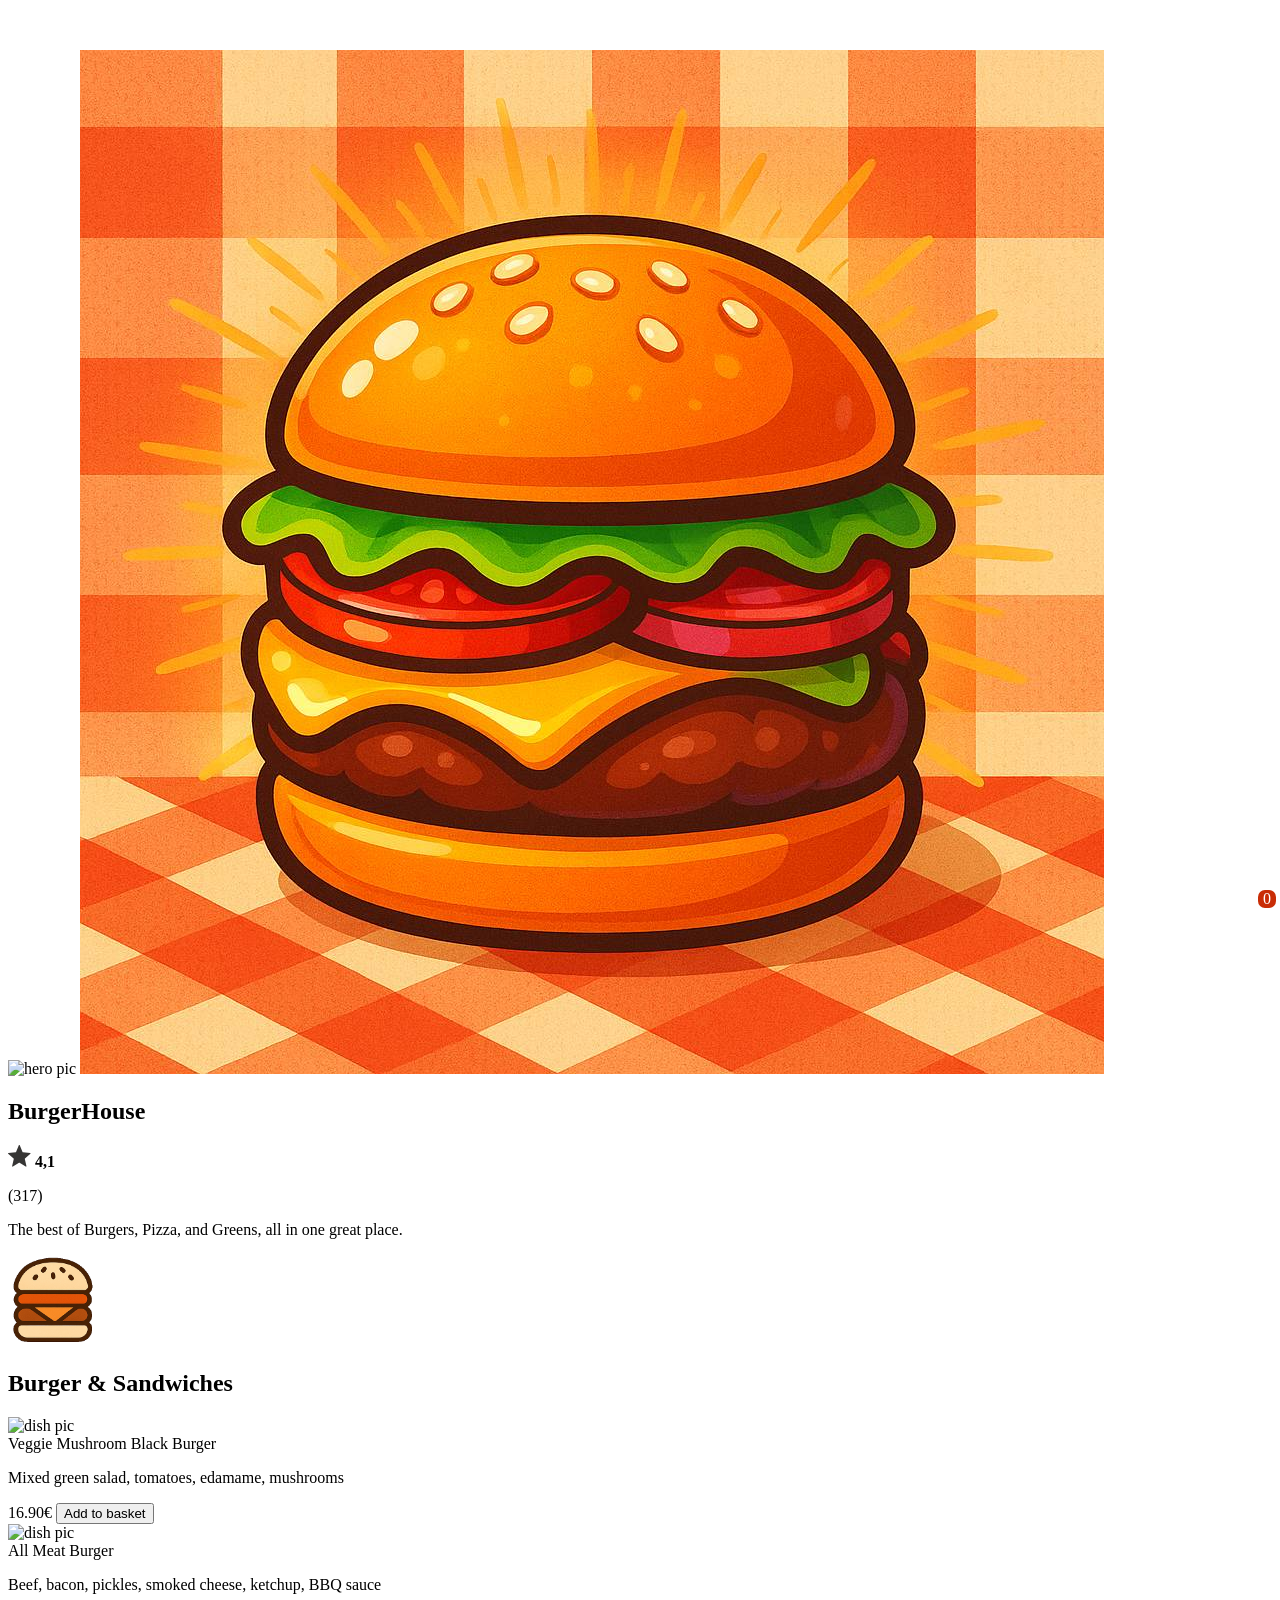
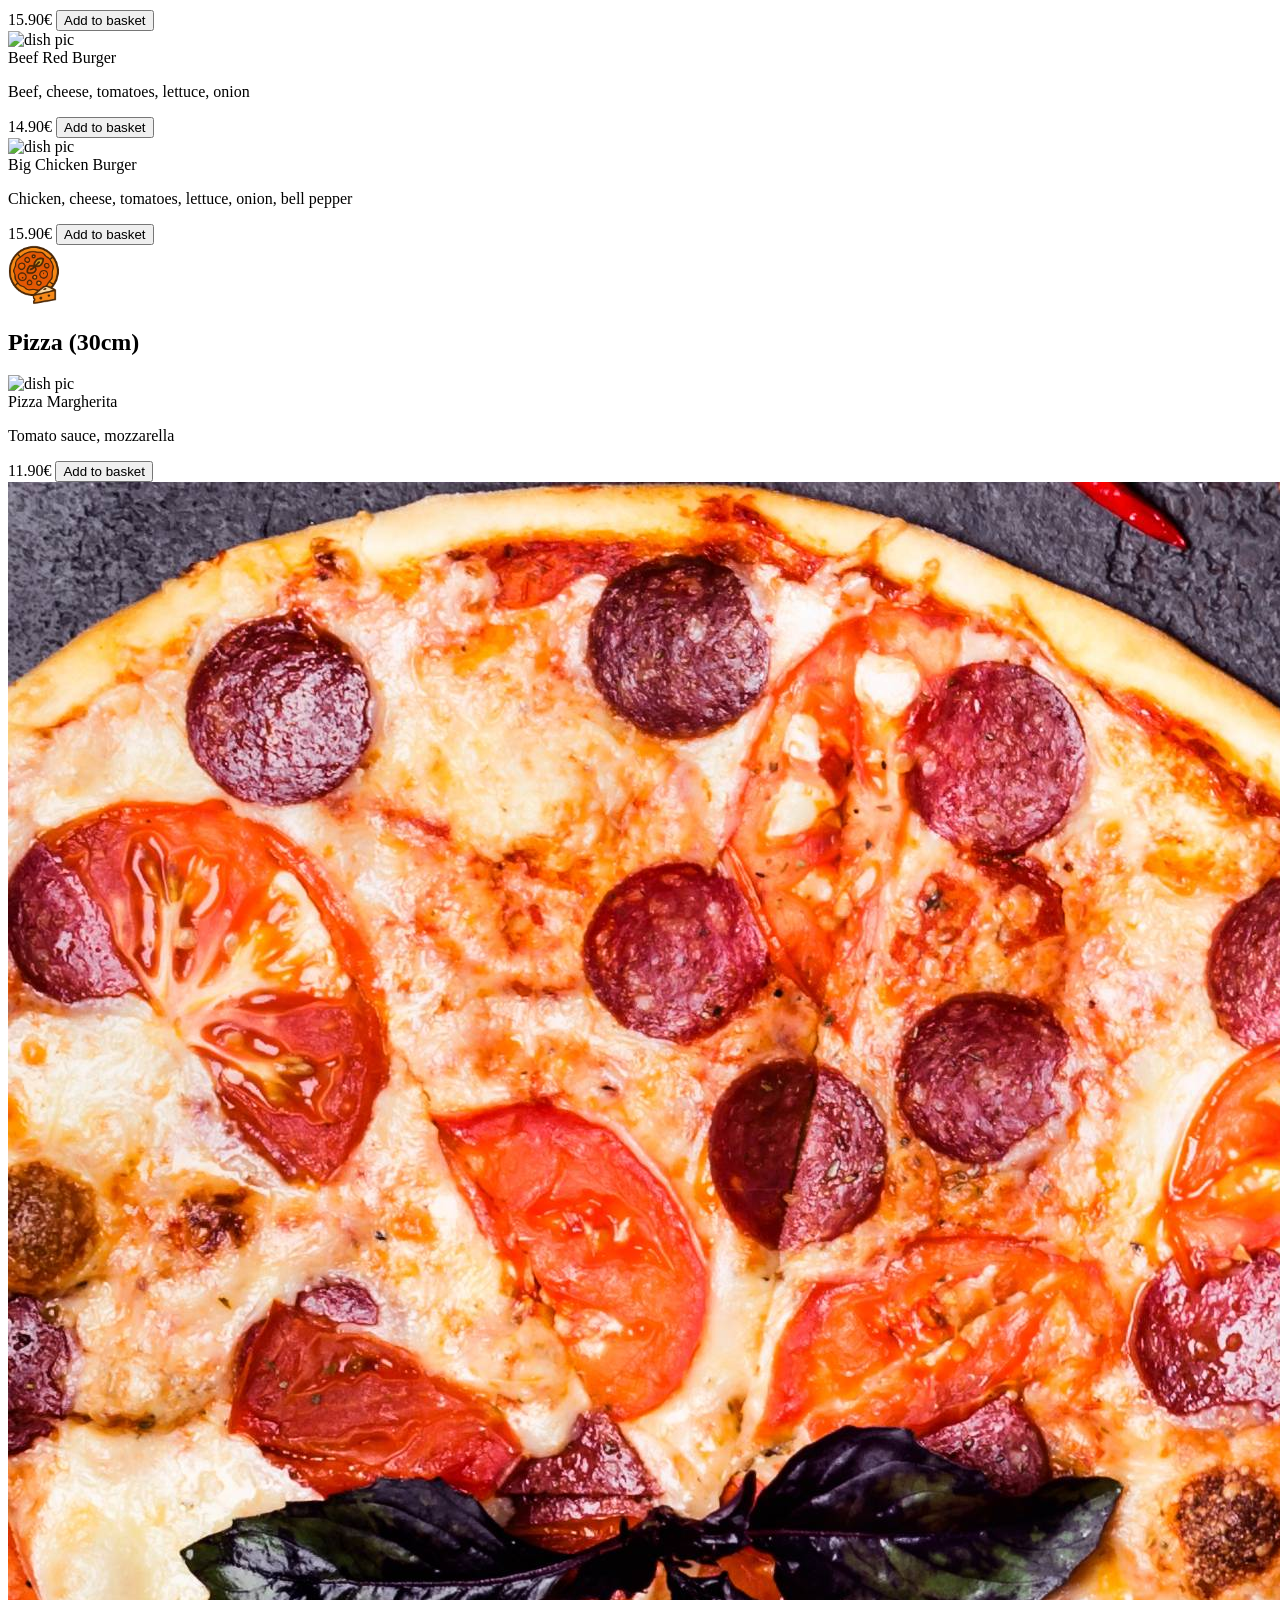
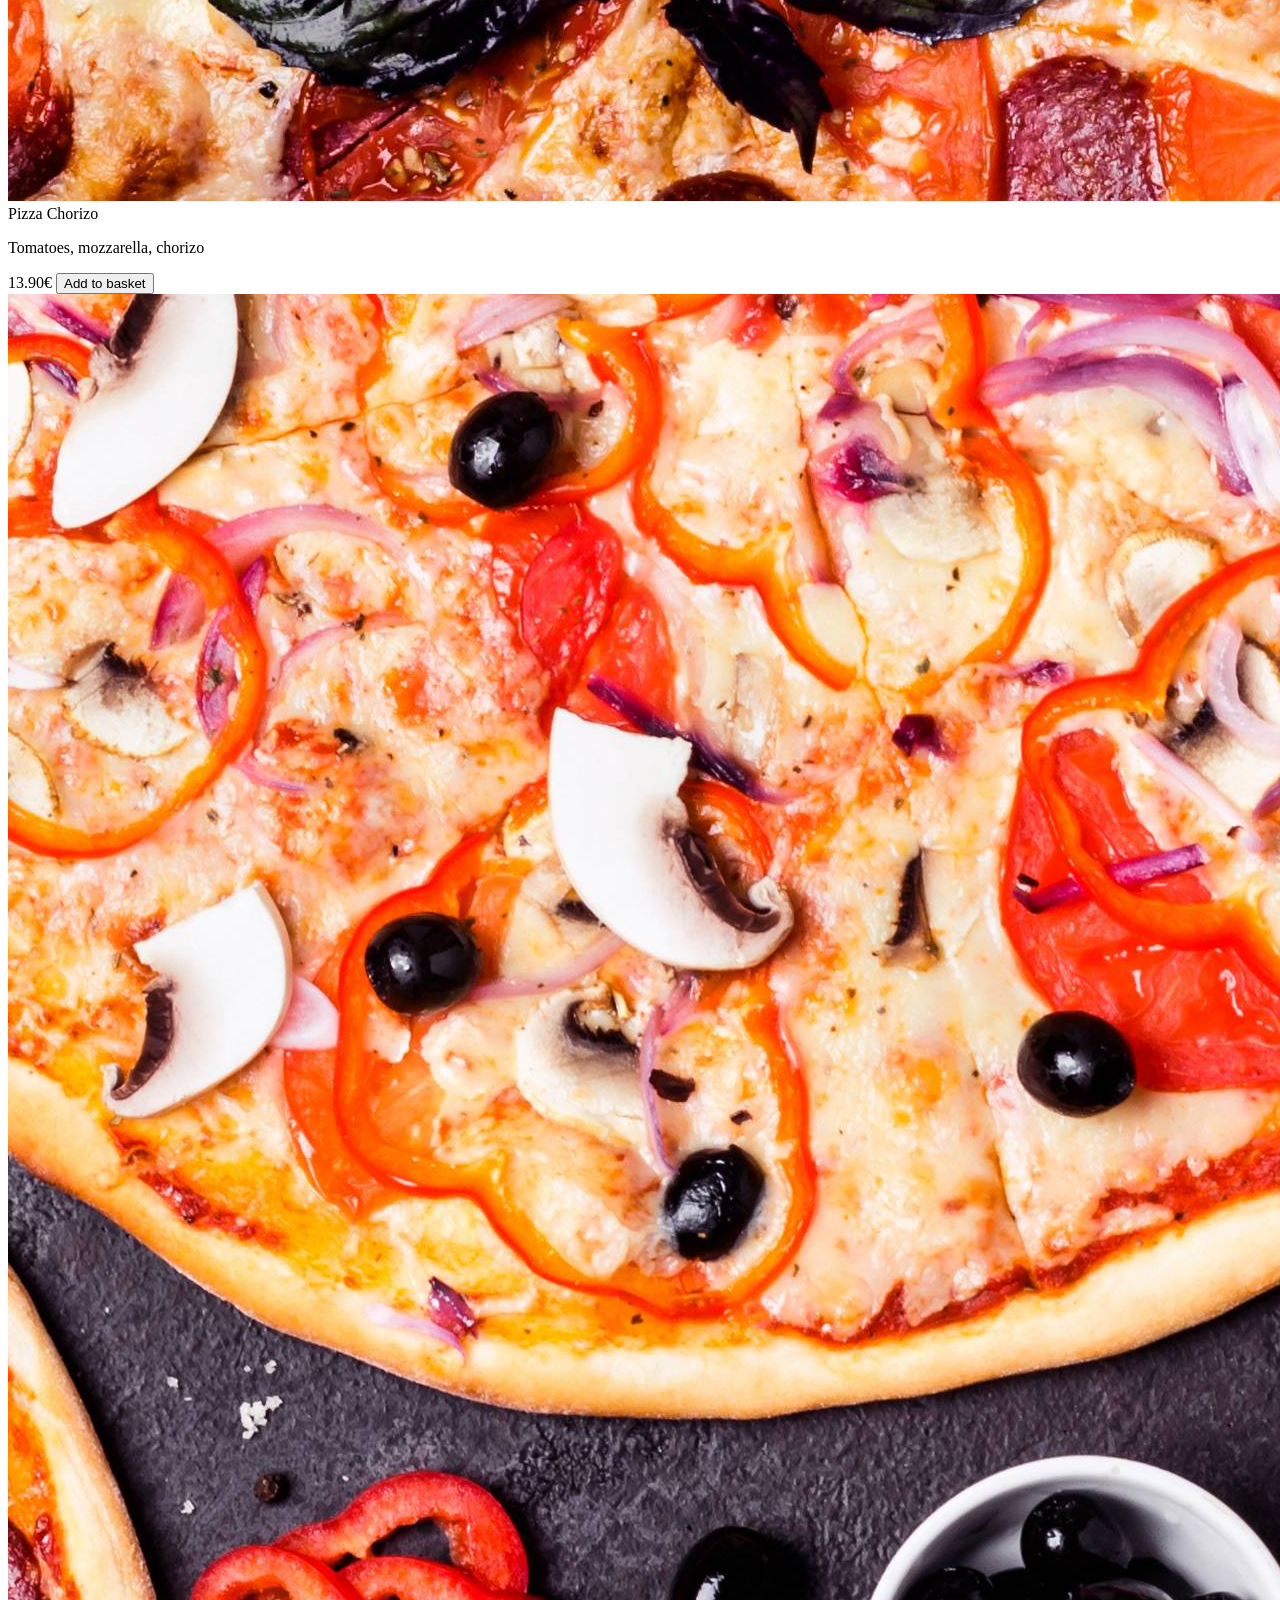
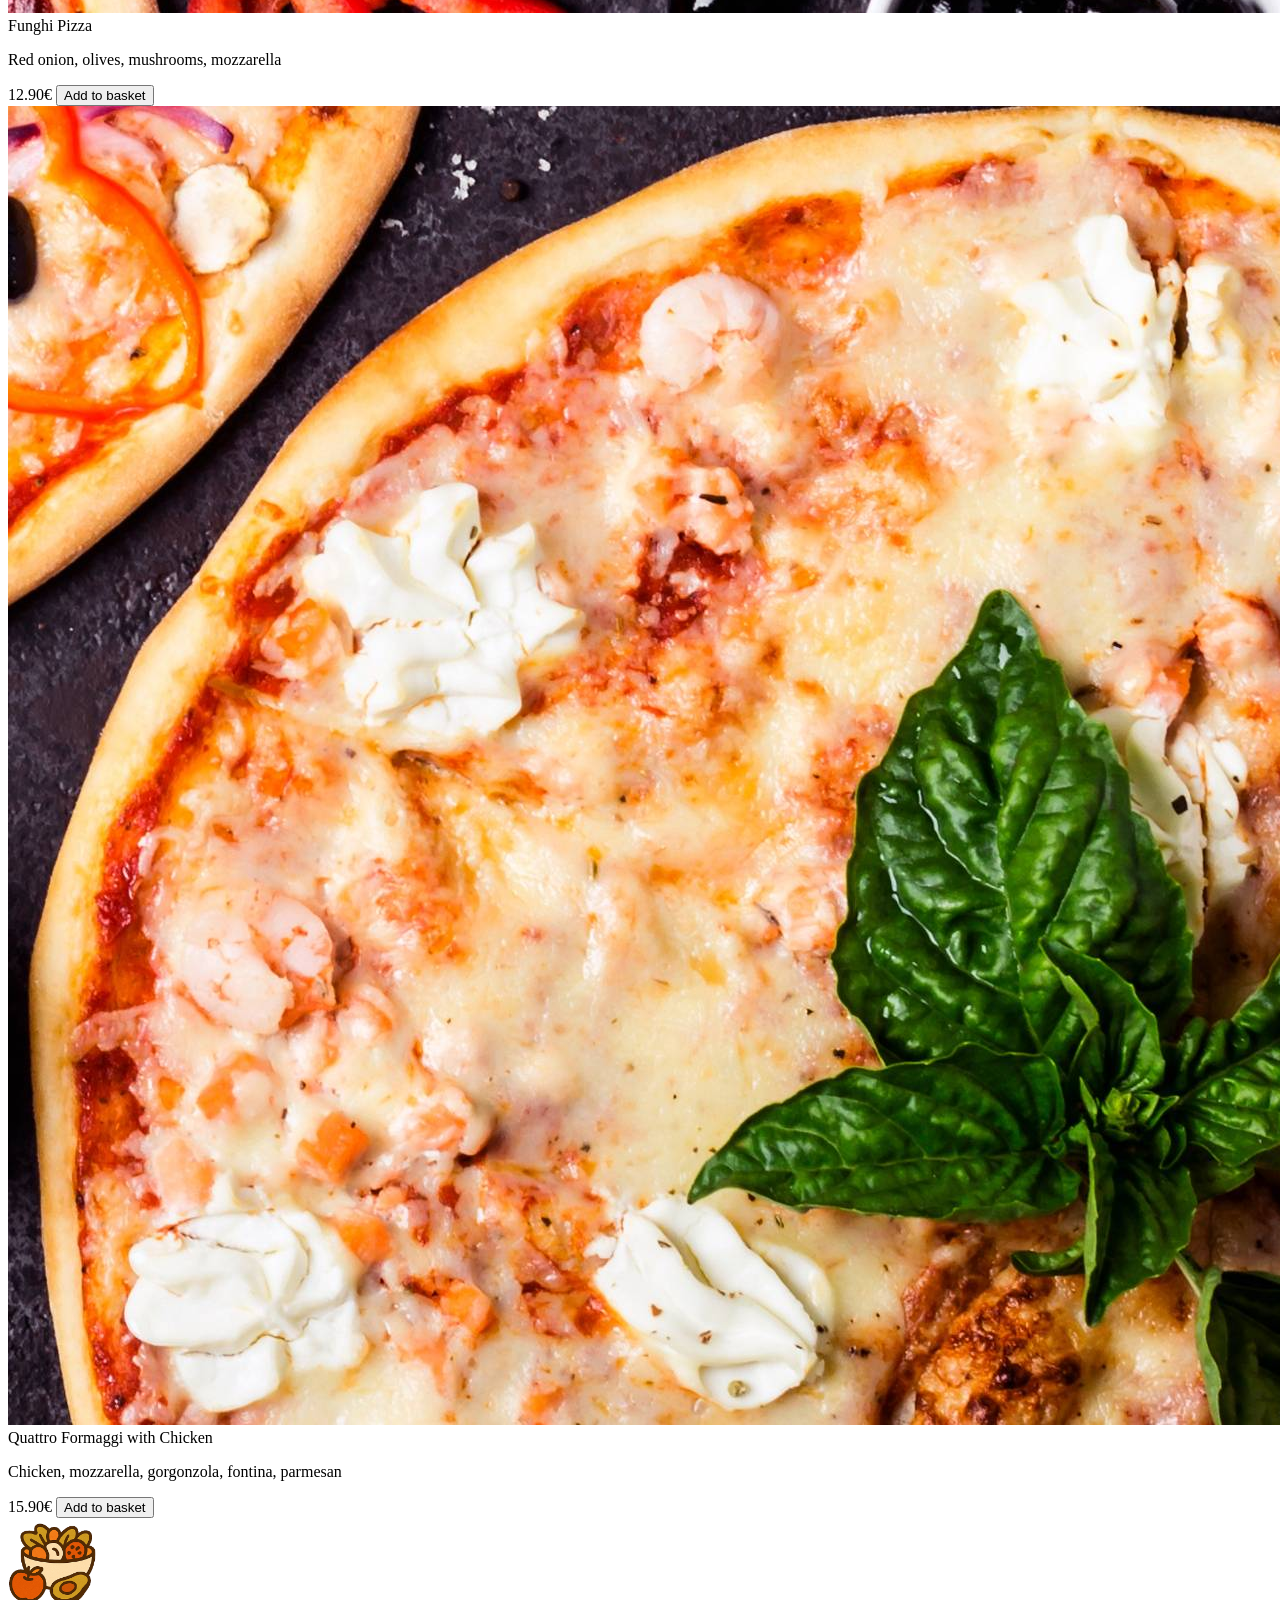
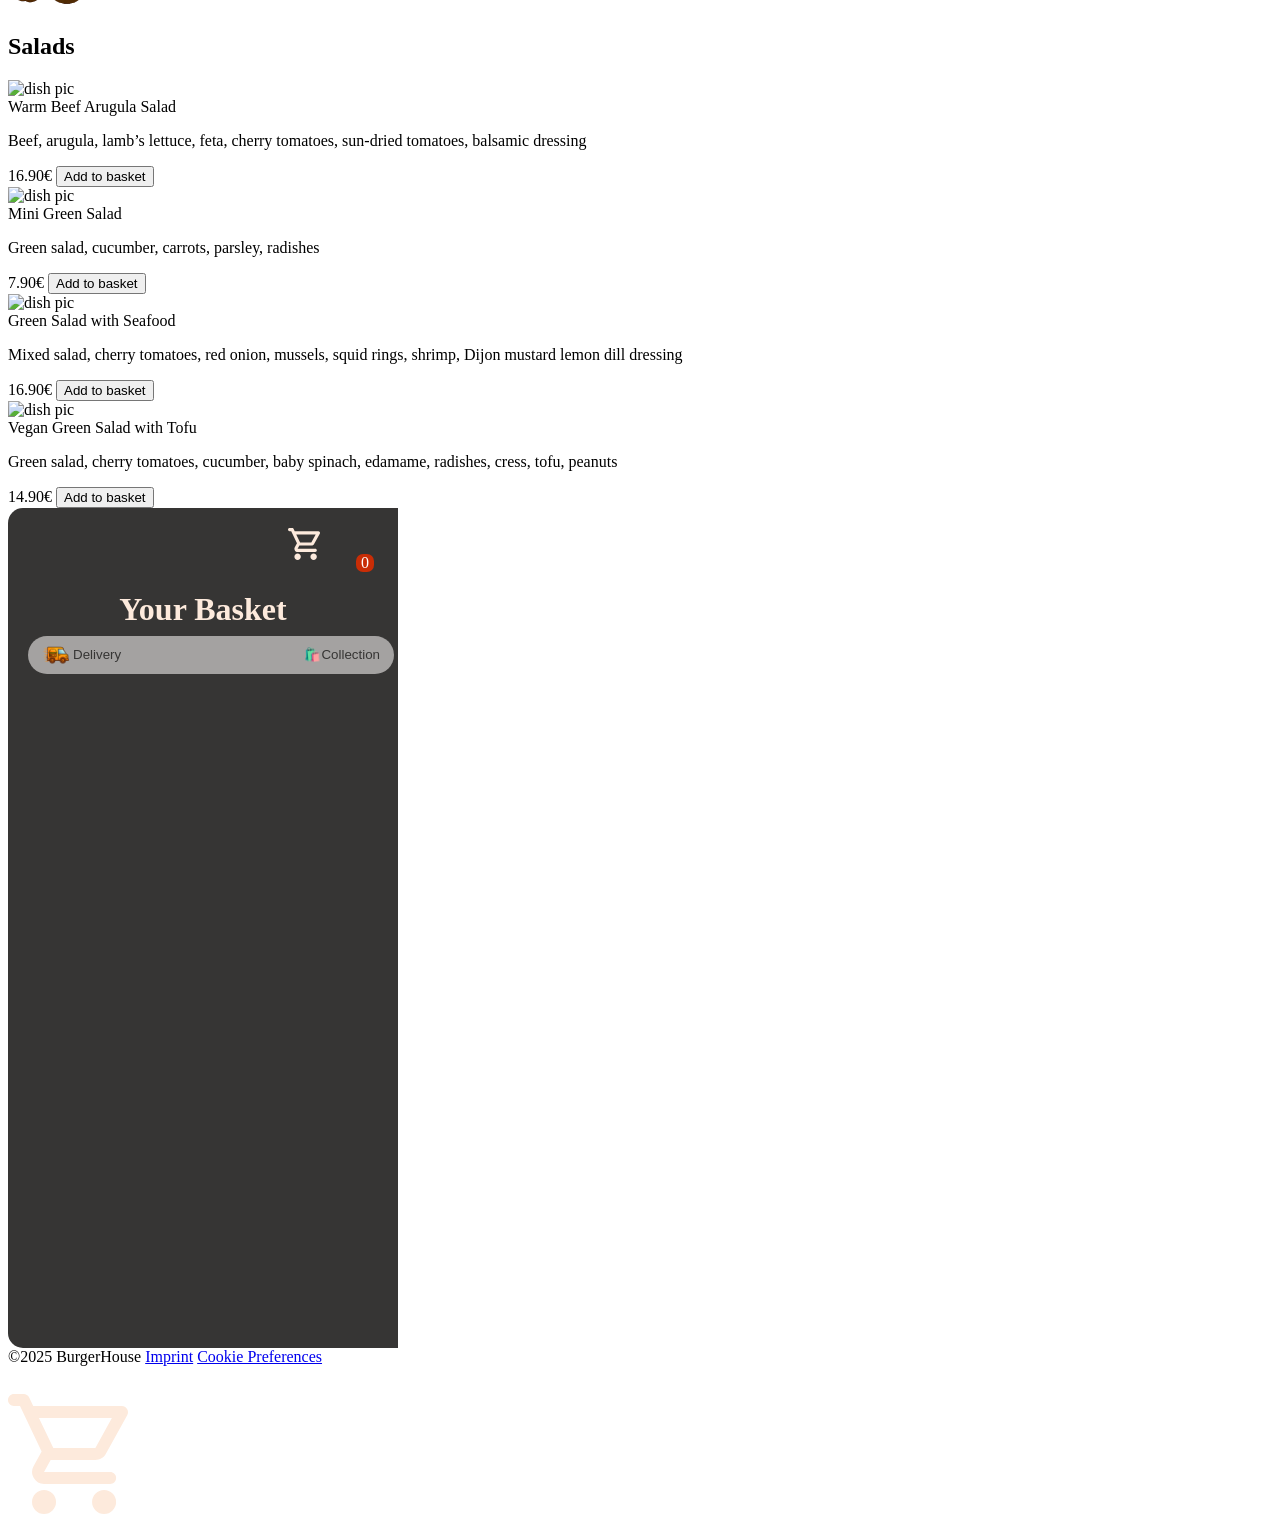
==== commit 2b104f1f: "feaat: css overflow fix" ====
--- a/index.html
+++ b/index.html
@@ -10,21 +10,24 @@
       sizes="32x32"
       href="./assets/icons-logos/favicon.svg"
     />
-    <link rel="stylesheet" href="basket.css">
-    <link rel="stylesheet" href="style.css" />
-    
+    <link rel="stylesheet" href="basket.css" />
+    <link rel="stylesheet" href="./copy/style copy 3.css">
   </head>
 
-  <body onload="init()">
+  <body class="home" onload="init()">
     <header>
-      <nav class="HeaderContainer wrapper">
-        <a href="index.html"
-          ><img src="./assets/icons-logos/Logo.png" alt="logo"
-        /></a>
-        <a class="hamburgerIcon" href="index.html">
-          <img src="./assets/icons-logos/menu-bar.svg" alt="hamburger icon"
-        /></a>
-      </nav>
+      
+      <!-- <div class="wrapper"> -->
+        <nav class="headerContainer wrapper">
+          <a href="index.html"
+            ><img src="./assets/icons-logos/Logo.png" alt="logo"
+          /></a>
+          <a class="hamburgerIcon" href="index.html">
+            <img src="./assets/icons-logos/menu-bar.svg" alt="hamburger icon"
+          /></a>
+        </nav>
+      <!-- </div> -->
+
     </header>
 
     <main>
@@ -41,7 +44,7 @@
           <div class="TitleRate">
             <h1><b>Burger</b>House</h1>
             <div class="rate">
-              <img src="./assets/icons-logos/star.svg" alt="star icon"  />
+              <img src="./assets/icons-logos/star.svg" alt="star icon" />
               <span><b>4,1</b></span>
               <p>(317)</p>
             </div>
@@ -50,16 +53,44 @@
         </div>
       </section>
 
-      <div class="menuContainer">
+
+
+      <section class="contentWrapper wrapper">
         <!--  MENU  -->
-        <div class="menu" id="menu"></div>
+        <section class="menu" id="menu"></section>
 
         <!--  BASKET -->
-        <aside class="basketContainer" id="basket"></aside>
-      </div>
-      
+        <aside class="basketContainer show" id="basket">
+          <div class="basket">
+            <div class="basketClose">
+              <img
+                onclick="closeBasketBtn()"
+                class="basketCloseBtn"
+                src="./assets/icons-logos/shopping-cart.svg"
+              />
+              <span id="dishAmount" class="dishAmount">0</span>
+            </div>
+            <h2>Your Basket</h2>
+            <div class="deliveryCollection">
+              <button id="delivery" onclick="switchOrderType('delivery')">
+                <img
+                  src="./assets/icons-logos/delivery-on-the-way.svg"
+                />Delivery
+              </button>
+              <button id="collection" onclick="switchOrderType('collection')">
+                🛍️Collection
+              </button>
+            </div>
+            <div id="basketContent">
+              <div id="basketItems"></div>
+              <div id="basketSum"></div>
+            </div>
+          </div>
+        </aside>
+      </section>
     </main>
 
+    
     <!-- FOOTER -->
     <footer>
       <div class="footerContainer wrapper">
@@ -71,22 +102,33 @@
 
     <!-- FOOTER NAVIGATION -->
     <div class="footerNav" id="footerNav">
+      <div class="footerNavContainer">
+        <a href="index.html"
+          ><img src="./assets/icons-logos/home.svg" alt="home logo"
+        /></a>
 
-      <div class="footerNavContainer">
-        <a href="index.html"><img src="./assets/icons-logos/home.svg" alt="home logo"></a>
-    
-        <img src="./assets/icons-logos/person.svg" alt="customer profile logo">
-        <img src="./assets/icons-logos/orders-small-logo.svg" alt="logo without text">
+        <img
+          src="./assets/icons-logos/person.svg"
+          alt="customer profile logo"
+        />
+        <img
+          src="./assets/icons-logos/orders-small-logo.svg"
+          alt="logo without text"
+        />
         <div class="basketNavIcon">
-          <img onclick="basketNavIconToggle()"class="basketNavIconBtn" src="./assets/icons-logos/shopping-cart.svg">
-          <span id="dishAmountNav"class="dishAmount">0</span>
+          <img
+            onclick="basketNavIconToggle()"
+            class="basketNavIconBtn"
+            src="./assets/icons-logos/shopping-cart.svg"
+          />
+          <span id="dishAmountNav" class="dishAmount">0</span>
         </div>
       </div>
-      
     </div>
 
-    <script src="databank.js"></script>
+    <script src="database.js"></script>
     <script src="template.js"></script>
-    <script src="main.js"></script>
+    <script src="script.js"></script>
+    
   </body>
 </html>
--- a/basket.css
+++ b/basket.css
@@ -1,40 +1,54 @@
-
-
  /* BASKET   */
 
-
- .basketContainer {
-position: sticky;
-top: 20px;
-z-index: 1000;
-right: 36%;
-}
-
-
-.basket{
-  width: 300px;
-  height: 600px;
-  border-radius: 15px 0 0 15px;  
-  background-color:#363534;
-  padding: 20px;
-  display: flex;
-  flex-direction: column;
-  align-items: center;
-}
-
-.basketCloseContainer{
+ .basketContainer{
+  display: none; 
+  position: sticky;
+  top: 50px;
+  z-index: 2;
+  width: 350px;
+  flex-shrink: 0;
+}
+
+.basketContainer.show {
+  display: block;   
+}
+
+
+.basket {
+width: 100%;
+height: 800px;
+background-color: #363534;
+border-radius: 15px 0 0 15px;
+padding: 20px;
+}
+
+#basketContent {
+  display: flex;
+  flex-direction: column;
+  height: 100%;
+}
+
+.basketItems {
+  flex: 1;
+  overflow-y: auto;
+  min-height: 0;
+  max-height: 400px; 
+}
+
+
+.basketClose{
 position: relative;
 }
 
 .basketCloseBtn{
-margin-left: 220px;
+margin-left: 260px;
 height: 32px;
 }
 
 .dishAmount{
 position: absolute;
-bottom: -9px;
-right: -7px;
+bottom: -8px;
+right: 4px;
 background-color: #c92d06;
 color: #FFFFFF;
 border-radius: 7px;
@@ -48,13 +62,12 @@
 
 .deliveryCollection{
 display: flex;
+justify-content: space-between;
 border-radius: 20px; 
 background-color: #a4a2a1;
-margin-bottom: 8px;
+margin-bottom: 16px;
 padding: 8px;
-gap: 20px;
-
-
+width: 100%;
 }
 
 .deliveryCollection img {
@@ -69,8 +82,7 @@
   display: flex;
   align-items: center;
   gap: 3px;
-    font-family: "Palanquin", sans-serif;
-
+  font-family: "Palanquin", sans-serif;
 }
 
 .deliveryCollection button.active{
@@ -91,13 +103,7 @@
   font-weight: 700;
   color:#FDEADC;
   margin-bottom: 8px;
-  
-}
-
-
-.basket h4 {
-  color: rgb(174, 173, 173);
-  font-size: 24px;
+  text-align: center;
 }
 
 .addedItem {
@@ -111,24 +117,35 @@
 .dash{
   font-size: 20px;
   filter: brightness(1.2);
+  cursor: pointer;
 }
 
 .plus {
- font-size: 20px;
-  filter: brightness(1.2);
+font-size: 20px;
+filter: brightness(1.2);
+cursor: pointer;
 }  
 
-.basketEmty{
-  display: flex;
-  flex-direction: column;
-  align-items: center;
+
+.basketEmpty { 
+ display: flex;
+ flex-direction: column;
+ align-items: center;
+ margin-top: 24px; 
+}  
+
+.basketEmpty h4 {
   color: rgb(174, 173, 173);
-}
-
+  font-size: 24px;
+}
+.basketEmpty span{
+  color:rgb(174, 173, 173);
+  font-size: 18px;
+}
 .basketEmpty img {
   margin-top: 20px;
   height: 64px;
-  opacity: 50%;
+  opacity: 60%;
 }
 
 .basketBox{
@@ -158,12 +175,6 @@
 }
 
 
-.basketDishes{
-  width: 100%;
-  flex-grow: 1;
-  overflow-y: auto;
-} 
-
 
 .basketAmountPreis{
   display: flex;
@@ -180,6 +191,14 @@
 
 .deleteAdd img {
   height: 20px;
+    cursor: pointer;
+}
+
+.sumContainer {
+  width: 100%;
+  display: flex;
+  flex-direction: column;
+
 }
 
 .sum {
@@ -210,7 +229,8 @@
   border-radius: 60px;
   padding: 5px;
   margin-top: 24px;
-  
+  cursor: pointer;
+ 
 
 }
 
@@ -264,14 +284,15 @@
   color: #FDEADC;
 } 
 
-
-@media (max-width: 700px) {
+@media (max-width: 500px) {
 
 .basket{
-  border-radius: 15px 15px 0 0;    
-
-}
-
-}
-
-
+  border-radius: 15px 15px 0 0;   
+
+}
+
+ .basketContainer{
+
+  top: 20px;
+}
+}
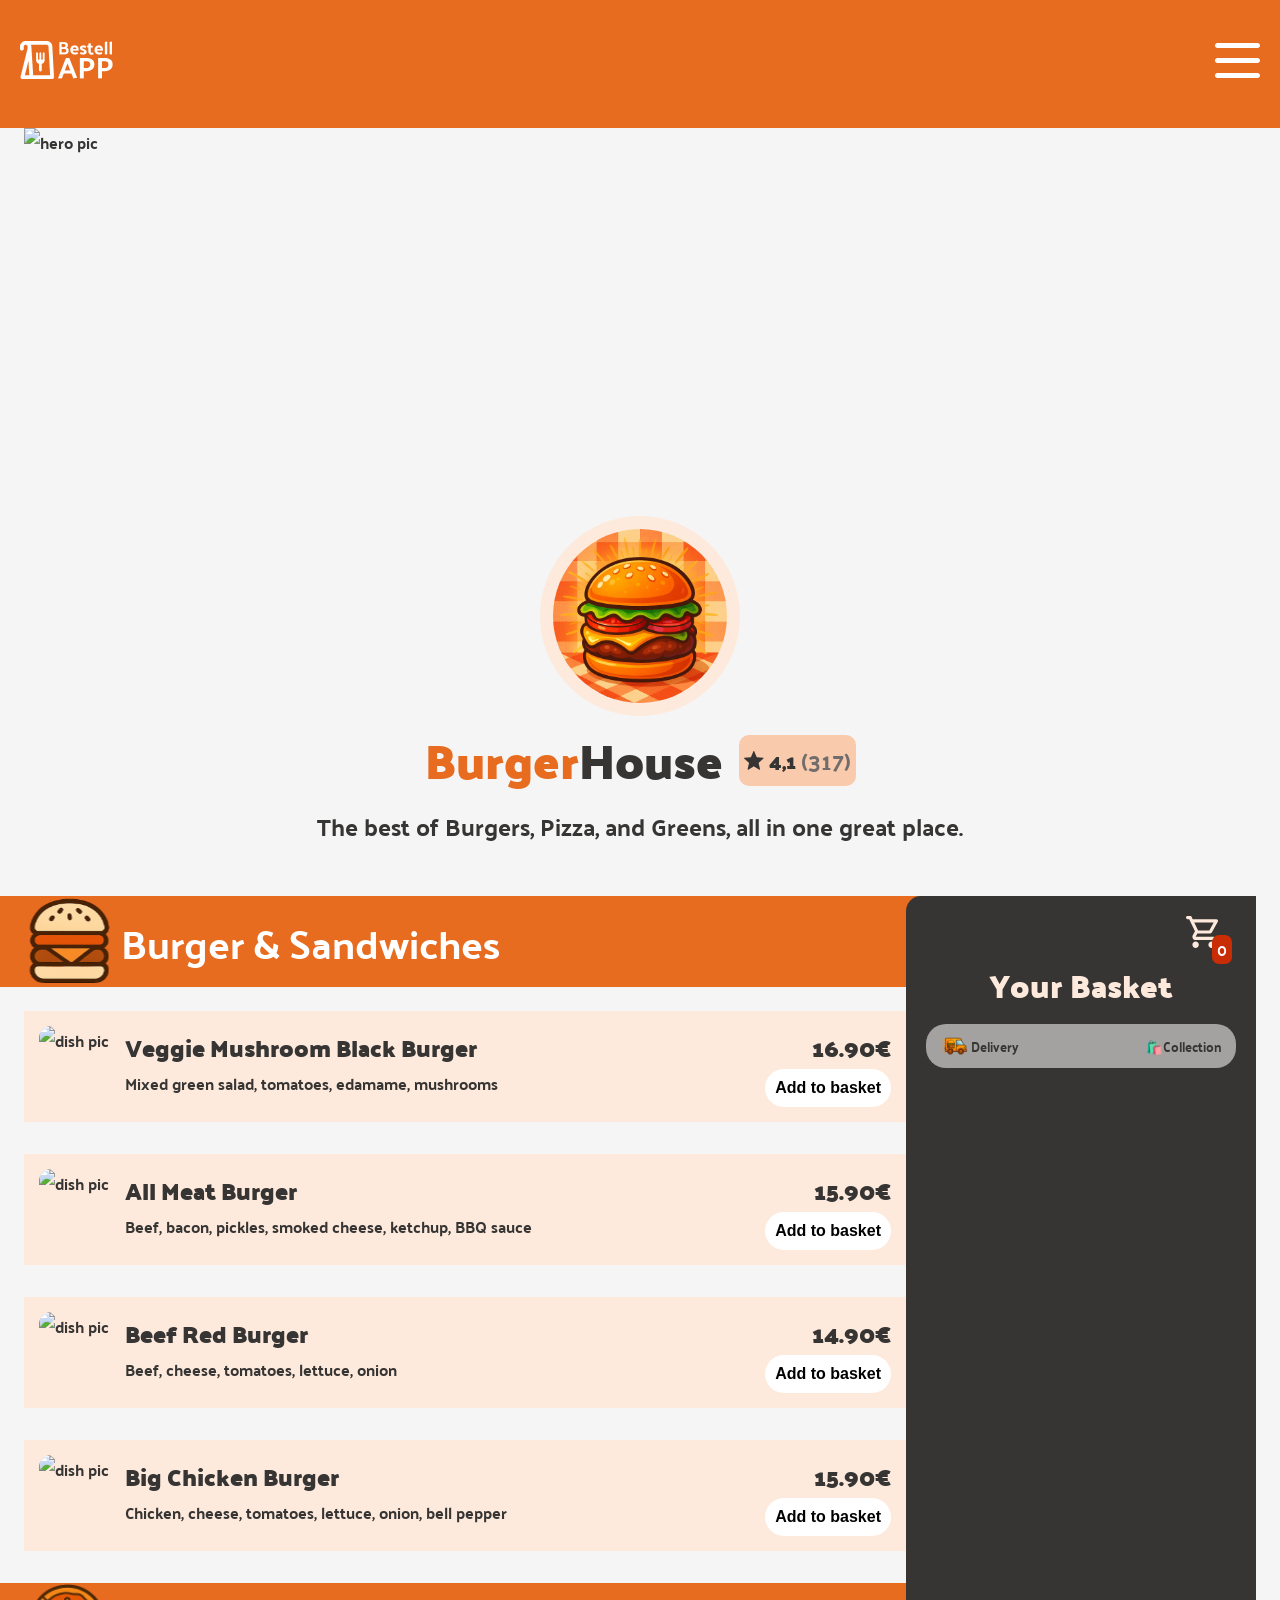
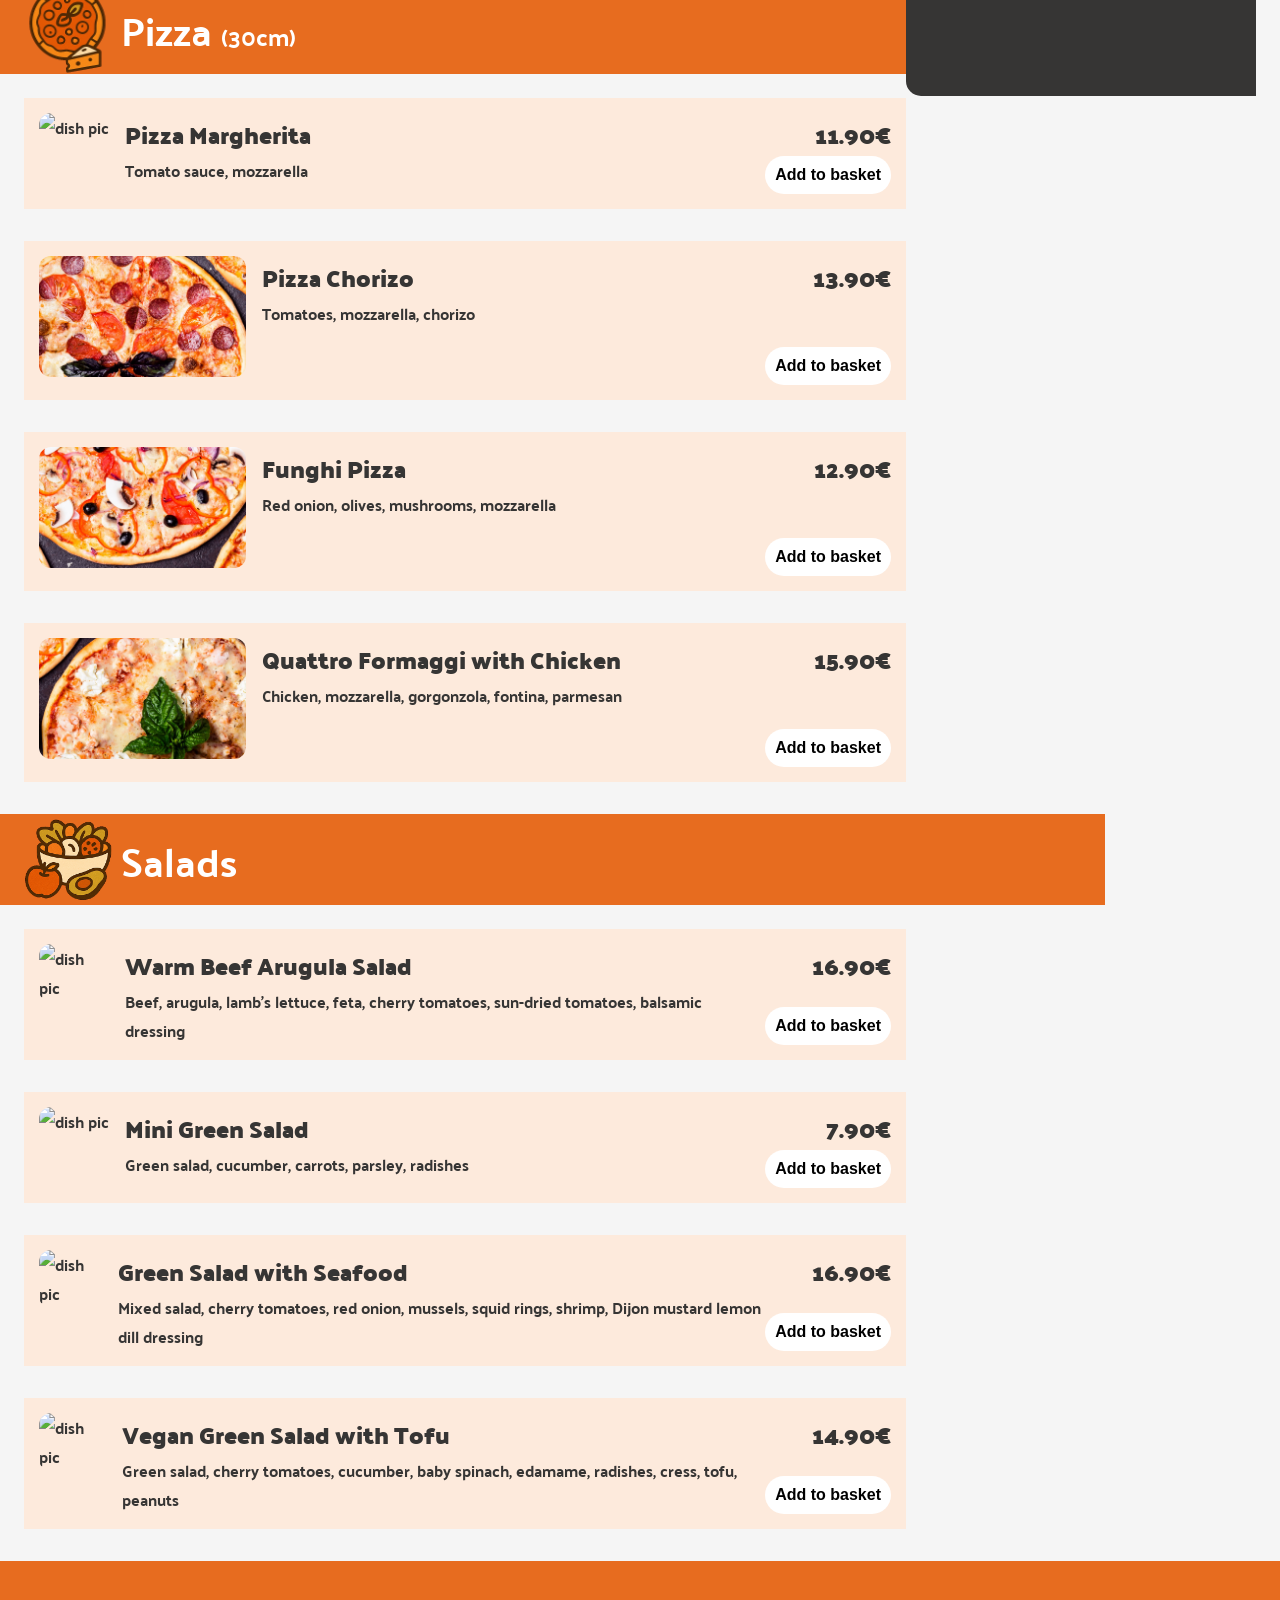
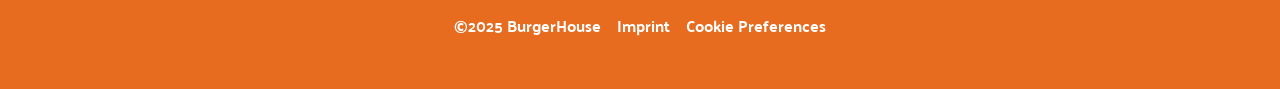
==== commit 913b9f33: "feat:style data new link" ====
--- a/index.html
+++ b/index.html
@@ -11,7 +11,7 @@
       href="./assets/icons-logos/favicon.svg"
     />
     <link rel="stylesheet" href="basket.css" />
-    <link rel="stylesheet" href="./copy/style copy 3.css">
+    <link rel="stylesheet" href="style.css">
   </head>
 
   <body class="home" onload="init()">
--- a/style.css
+++ b/style.css
@@ -0,0 +1,496 @@
+                    
+/* GENERAL */    
+
+
+*{
+  box-sizing: border-box;
+  margin: 0;
+}
+
+a{
+  text-decoration: none;
+  color: white;
+}
+
+
+@font-face {
+    font-family: "Palanquin";
+    src: url("./assets/fonts/Palanquin_Dark/PalanquinDark-Regular.ttf") format("truetype");
+    font-weight: 400;
+    font-style: normal;
+}
+
+@font-face {
+    font-family: "Palanquin";
+    src: url("./assets/fonts/Palanquin_Dark/PalanquinDark-Bold.ttf") format("truetype");
+    font-weight: 700;
+    font-style: normal;
+}
+
+body {
+  min-height: 100vh;
+  display: flex;
+  flex-direction: column;
+
+  font-family: "Palanquin", sans-serif;
+  scroll-behavior: smooth;
+  font-size: 16px;
+  background-color: whitesmoke;
+  color:#363534; 
+}
+
+
+.wrapper {
+
+  max-width: 1440px;
+  margin: 0 auto;  
+  padding: 0 24px;
+  
+} 
+
+
+/* HEADER */
+header {
+  height: 128px;
+  background-color:  #E76C1F;
+  width: 100%;
+}
+
+.headerContainer{
+  height: 100%;
+  display: flex;
+  justify-content:space-between;
+  align-items: center;
+  padding: 20px;
+}
+
+/* HERO SECTION */
+.HeroContainer {
+  display: flex;
+  flex-direction: column;
+  align-items: center;
+}
+
+.hero {        
+height: 508px;
+width: 100%;
+object-fit: cover;
+} 
+
+.HeroLogo {
+height: 200px;
+width: 200px;
+border-radius: 150px;
+border: 13px solid #FDEADC;
+margin-top: -120px;
+}
+
+.title{
+display: flex;
+flex-direction: column;
+align-items: center;
+
+margin-bottom: 48px;
+}
+
+h1 {
+  font-size: 48px;
+  font-weight: 700;
+}
+
+h1 b {
+  font-size: 48px;
+  color: #E76C1F;
+}
+
+.TitleRate {
+  display: flex;
+  flex-direction: row;
+  align-items: center;
+  gap: 16px;
+}
+
+.rate{
+  display: flex;
+  align-items: center;
+  gap: 5px;
+  background-color: #FACAAC;
+  padding: 4px 5px;
+  border-radius: 10px;
+}
+.rate img {
+  width: 20px;
+}
+.rate span b{
+  font-size: 20px;
+}
+.rate p {
+  font-weight: 400;
+  color: #726D6D;
+  font-size: 18px;
+}
+
+.title p {
+  font-size:24px;
+  text-wrap: balance;
+}
+
+
+/* MENU */
+
+.contentWrapper{
+ position: relative; 
+ display: flex;
+ align-items: flex-start;
+ max-width: 1440px;
+ margin: 0 auto;
+ overflow-x: clip;
+ 
+}
+
+.menu {
+ width: calc(100% - 350px);
+ flex: 1;
+}
+
+
+.category{
+  display: flex;
+  align-items: center;
+  gap: 8px;
+  position: relative;
+  z-index: 2;
+}
+
+.categoryBg{
+  background-color:#E76C1F;
+  height: 100%;
+  position: absolute;
+  width: 100vw;
+  left: 50%;
+  transform: translateX(-50%);
+  z-index: 1;
+  
+   
+
+}
+
+.category h2{
+  font-size: 40px;
+  font-weight: 500;
+  color: #ffffff;
+  z-index: 2;
+} 
+
+.size {
+  font-weight: 400;
+  font-size: 24px;
+  z-index: 2;
+}
+
+.category img{
+  width: 89px;
+  height: 91px;
+  z-index: 2;
+}
+
+.dishCard {
+  margin-top: 24px;
+  background-color: #FDEADC;
+  display: flex;
+  justify-content: center;
+  padding: 15px;
+  margin-bottom: 32px;
+  gap: 16px;
+  max-width: 1000px;
+  width: 100%;
+}
+
+.dishCardContent{
+  display: flex;
+  flex-direction: row;
+  justify-content: space-between;
+   flex-grow: 1;  
+}
+
+.dishCard img {
+  height: 121px;
+  width: 207px;
+  border-radius: 12px;
+  object-fit: cover;
+}
+
+.dishName {
+  display: flex;
+  flex-direction: column;
+}
+
+.dishCard img:hover {
+ filter: brightness(1.2);
+}
+
+.dishName span {
+  font-size: 24px;
+  font-weight: 600;
+}
+
+.dishName p {
+  font-size: 16px;
+  font-weight: 500;
+}
+
+.priceAdd {
+  display: flex;
+  flex-direction: column;
+  align-items: flex-end;
+  justify-content: space-between;
+
+}
+
+.priceAdd span{
+  font-size: 24px;
+  font-weight: 600;
+}
+.priceAdd button {
+ background-color:#ffffff;
+ border-radius: 20px;
+ font-size: 16px;
+ font-weight: 600;
+ border: 0;
+ padding: 10px;
+ cursor: pointer;
+ white-space: nowrap;
+}
+
+.priceAdd button:hover{
+  filter: brightness(1.2);
+}
+
+/* FOOTER */
+footer {
+  height: 128px;
+  background-color:  #E76C1F;
+  width: 100%;
+  display: flex;
+  justify-content: center;
+  align-items: center;
+ 
+}
+
+.footerContainer{
+display: flex;
+color: white;
+gap: 16px;
+}
+
+/* Footer Navigation */
+
+.footerNav {
+  display: none;
+}
+
+
+/* Imprint */
+
+.imprint h2 {
+  color: #363534;
+  font-size: 24px;
+  }
+  
+  .imprint p{
+    margin-bottom: 16px;
+  }
+
+  /* Cookie Preferences*/
+
+  .cookie-consent h2 {
+ color: #363534;
+  font-size: 25px;
+  }
+
+/* Media Queries */
+
+
+
+  @media (max-width: 700px) {
+
+  .hamburgerIcon {
+      display: none;
+  }
+
+  .wrapper {
+    padding-left: 16px;
+    padding-right: 16px;
+  }
+
+  .hero {
+    padding-top: 20px; 
+    border-radius: 45px;
+  }
+
+  .HeroLogo {
+  height: 150px;
+  width: 150px;
+  }
+
+
+  .TitleRate{
+    flex-direction: column-reverse;
+    padding-top: 16px;
+  }    
+
+  .title p {
+  text-align: center;
+}
+
+.category{
+justify-content: center;
+} 
+
+
+.category h2{
+  font-size: 30px;
+} 
+
+.size {
+  font-size: 16px;
+}
+
+.category img{
+  width: 69px;
+  height: 71px;
+}
+
+
+  .dishCard {
+    border-radius: 16px;
+    flex-direction: column;
+  }
+
+.dishCard img {
+  height: 121px;
+  width: 100%;
+  
+} 
+
+.dishCardContent {
+  flex-direction: column ;
+}
+
+.priceAdd {
+  flex-direction: row;
+}
+
+}
+
+
+
+@media (max-width: 500px){
+
+  /* FOOTER NAVIGATION */
+
+.home footer{
+margin-bottom: 80px;
+}
+
+.footerNav {
+  display: block;
+  position: fixed;
+  bottom: 0;
+  z-index: 1000;
+  width: 100%;
+}
+
+.footerNavContainer {
+  display: flex;
+  justify-content: space-around;
+  align-items: center;
+  padding: 16px;
+  background-color: #363534;
+
+
+}
+
+.footerNavContainer img {
+  height: 24px;
+}
+
+.basketNavIcon {
+  position: relative;
+}
+
+
+.dishAmountNav {
+position: absolute;
+bottom: -9px;
+right: -7px;
+background-color: #c92d06;
+color: #FFFFFF;
+border-radius: 7px;
+padding:0 5px 0 5px;
+}
+
+}
+
+@media (max-width: 444px) {
+
+  .footerContainer {
+    flex-direction: column;
+    align-items: center;
+  
+  }
+
+  .category {
+    flex-direction: column; 
+    align-items: center;
+    justify-content: end;
+    row-gap: 0;
+
+  }
+
+
+
+.category h2{
+  font-size: 30px;
+ 
+} 
+
+.size {
+  font-size: 16px;
+    
+}
+
+.category img{
+  width: 39px;
+  height: 41px;
+}
+}
+
+
+@media (max-width: 343px) {
+
+h1 {
+  font-size: 40px;
+  font-weight: 700;
+}
+
+h1 b {
+  font-size: 40px;
+  color: #E76C1F;
+}
+
+  .category h2{
+  font-size: 25px;
+ 
+} 
+
+.size {
+  font-size: 10px;
+}
+
+.category img{
+  width: 33px;
+  height: 35px;
+}
+
+}
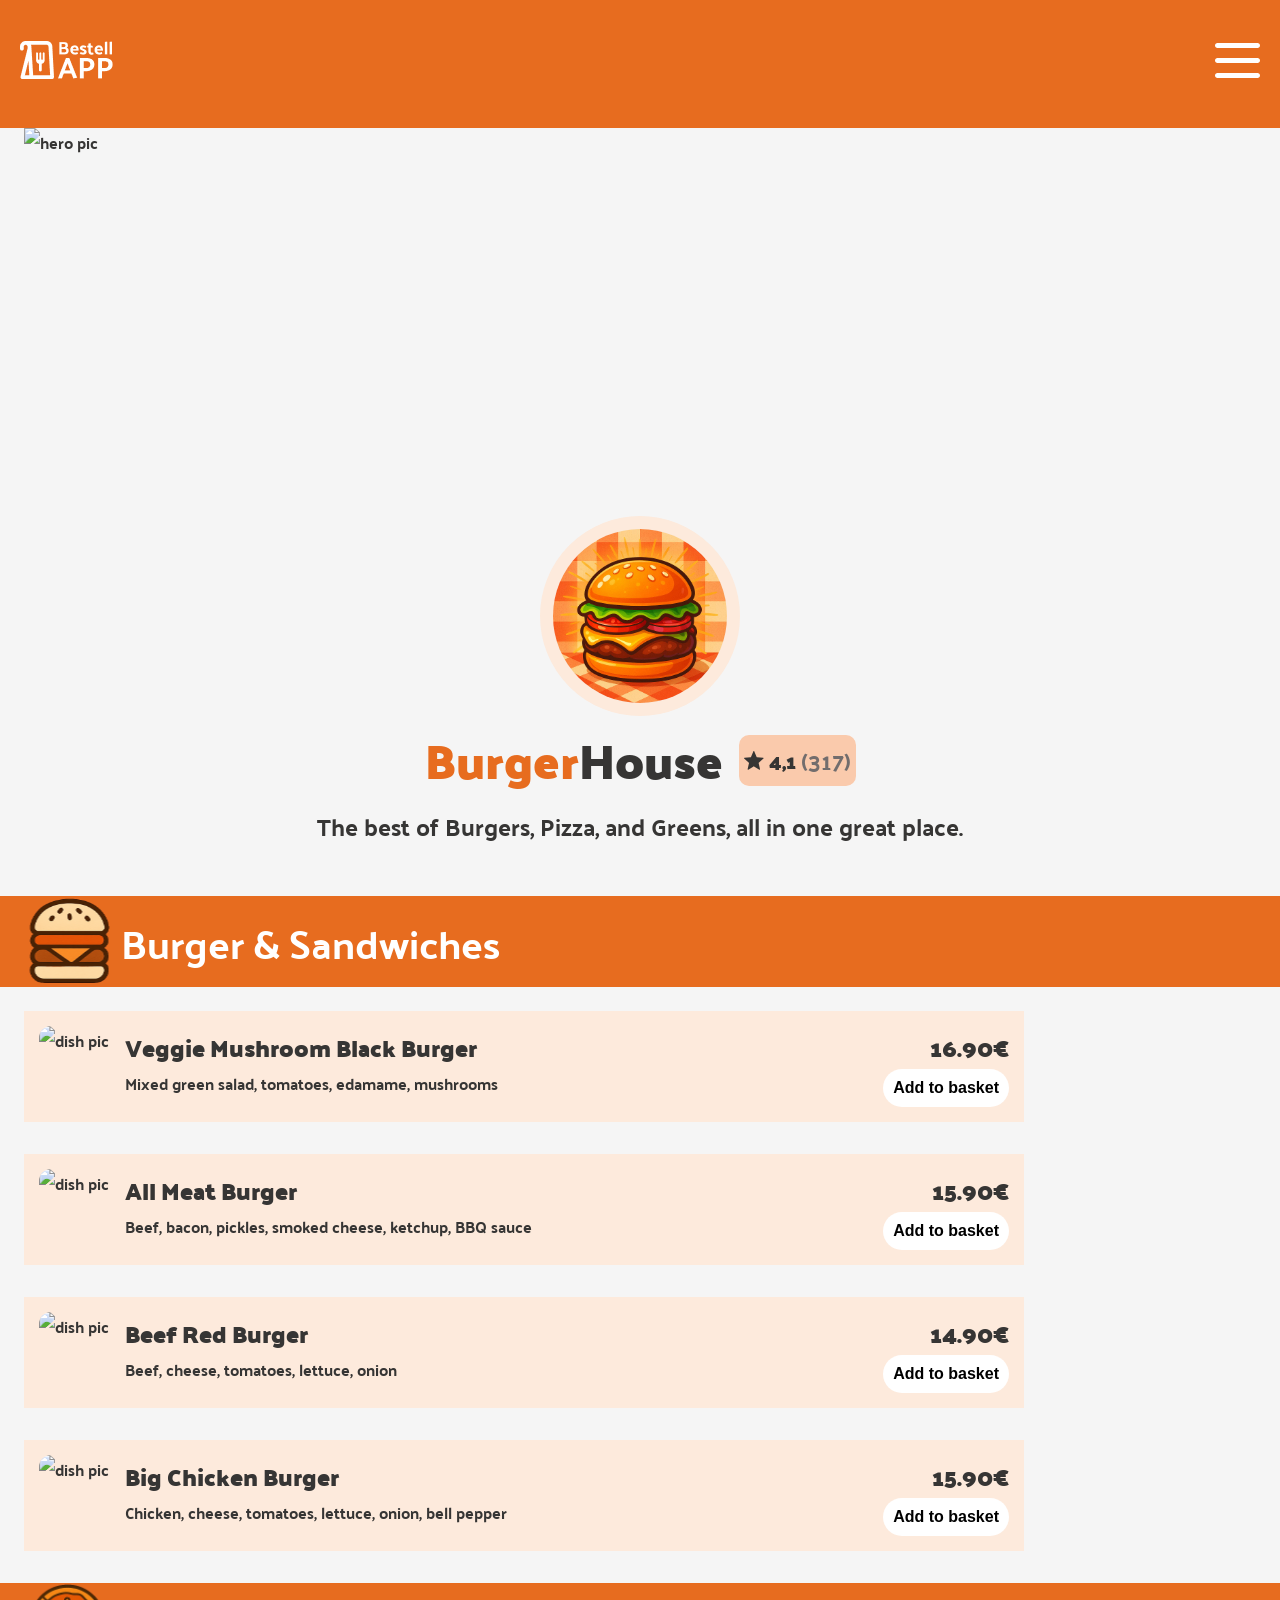
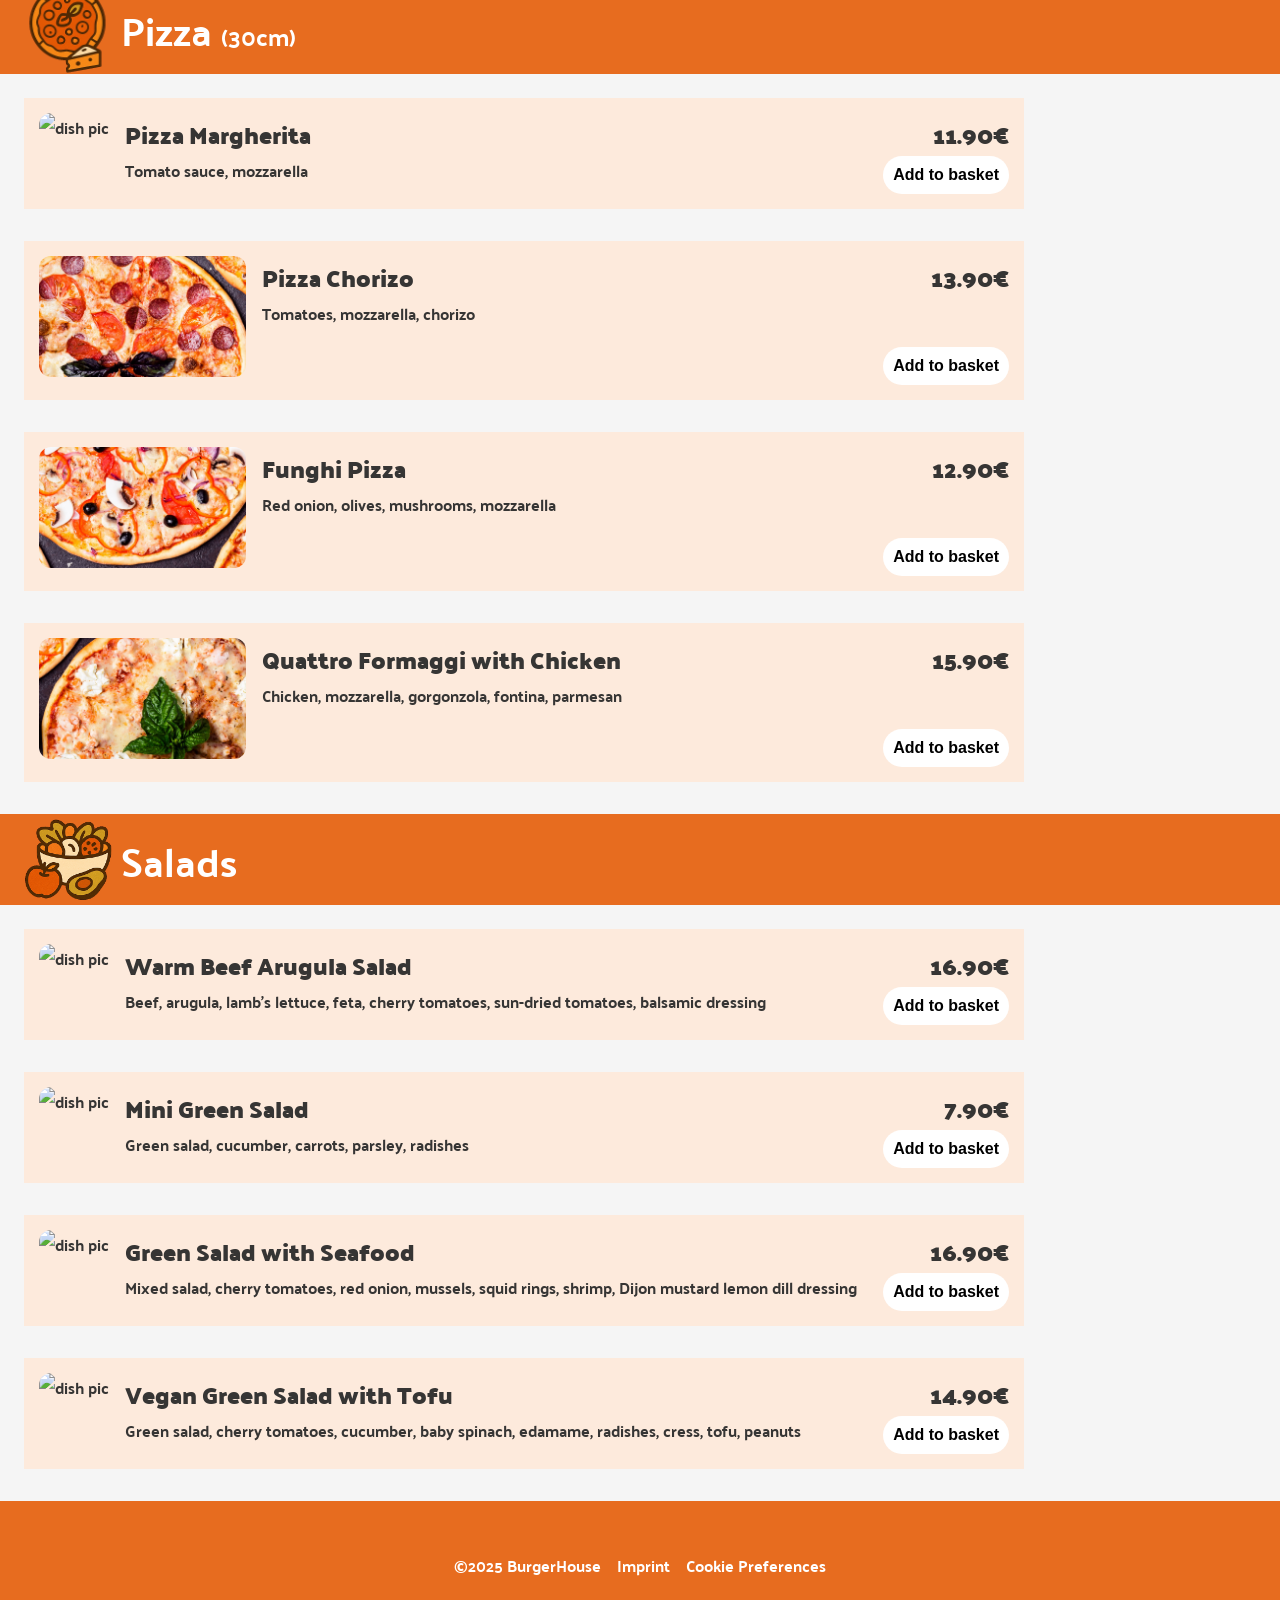
==== commit 5e12df72: "fix:basket responsive and js  corrections" ====
--- a/index.html
+++ b/index.html
@@ -10,24 +10,22 @@
       sizes="32x32"
       href="./assets/icons-logos/favicon.svg"
     />
-    <link rel="stylesheet" href="basket.css" />
-    <link rel="stylesheet" href="style.css">
+    <link rel="stylesheet" href="./styles/basket.css" />
+    <link rel="stylesheet" href="style.css" />
   </head>
 
   <body class="home" onload="init()">
     <header>
       
-      <!-- <div class="wrapper"> -->
-        <nav class="headerContainer wrapper">
-          <a href="index.html"
-            ><img src="./assets/icons-logos/Logo.png" alt="logo"
-          /></a>
-          <a class="hamburgerIcon" href="index.html">
-            <img src="./assets/icons-logos/menu-bar.svg" alt="hamburger icon"
-          /></a>
-        </nav>
-      <!-- </div> -->
-
+      <nav class="headerContainer wrapper">
+        <a href="index.html"
+          ><img src="./assets/icons-logos/Logo.png" alt="logo"
+        /></a>
+        <a class="hamburgerIcon" href="index.html">
+          <img src="./assets/icons-logos/menu-bar.svg" alt="hamburger icon"
+        /></a>
+      </nav>
+      
     </header>
 
     <main>
@@ -53,14 +51,12 @@
         </div>
       </section>
 
-
-
       <section class="contentWrapper wrapper">
         <!--  MENU  -->
         <section class="menu" id="menu"></section>
 
         <!--  BASKET -->
-        <aside class="basketContainer show" id="basket">
+        <aside class="basketContainer" id="basket">
           <div class="basket">
             <div class="basketClose">
               <img
@@ -90,13 +86,12 @@
       </section>
     </main>
 
-    
     <!-- FOOTER -->
     <footer>
       <div class="footerContainer wrapper">
         <span> ©2025 BurgerHouse</span>
-        <a href="imprint.html">Imprint</a>
-        <a href="Cookie Preferences.html">Cookie Preferences</a>
+        <a href="./html/imprint.html">Imprint</a>
+        <a href="./html/cookie-preferences.html">Cookie Preferences</a>
       </div>
     </footer>
 
@@ -126,9 +121,8 @@
       </div>
     </div>
 
-    <script src="database.js"></script>
-    <script src="template.js"></script>
+    <script src="./scripts/database.js"></script>
+    <script src="./scripts/template.js"></script>
     <script src="script.js"></script>
-    
   </body>
 </html>
--- a/styles/basket.css
+++ b/styles/basket.css
@@ -0,0 +1,356 @@
+ /* BASKET   */
+
+ .basketContainer{
+  display: none; 
+  position: sticky;
+  top: 50px;
+  z-index: 2;
+  width: 350px;
+  flex-shrink: 0;
+}
+
+.basketContainer.show {
+  display: block;   
+}
+
+
+.basket {
+width: 100%;
+height: 800px;
+background-color: #363534;
+border-radius: 15px 0 0 15px;
+padding: 20px;
+}
+
+
+#basketContent {
+  display: flex;
+  flex-direction: column;
+  height: 100%;
+}
+
+.basketItems {
+  flex: 1;
+  overflow-y: auto;
+  min-height: 0;
+  max-height: 400px; 
+}
+
+
+.basketClose{
+position: relative;
+}
+
+
+.basketCloseBtn{
+margin-left: 260px;
+height: 32px;
+}
+
+
+.dishAmount{
+position: absolute;
+bottom: -8px;
+right: 4px;
+background-color: #c92d06;
+color: #FFFFFF;
+border-radius: 7px;
+padding:0 5px 0 5px;
+}
+
+
+.basketCloseBtn:hover{
+  cursor: pointer;
+  filter: brightness(1.2);
+}
+
+
+.deliveryCollection{
+display: flex;
+justify-content: space-between;
+border-radius: 20px; 
+background-color: #a4a2a1;
+margin-bottom: 16px;
+padding: 8px;
+width: 100%;
+}
+
+
+.deliveryCollection img {
+  height: 20px;
+}
+
+
+.deliveryCollection button {
+  background-color: transparent;
+  color:#363534;
+  border: none;
+  cursor: pointer;
+  display: flex;
+  align-items: center;
+  gap: 3px;
+  font-family: "Palanquin", sans-serif;
+}
+
+
+.deliveryCollection button.active{
+  background-color: #363534;
+  border-radius: 20px;
+  color: #FFFFFF;
+  padding: 7px 12px;
+}
+
+
+.deliveryCollection button:hover {
+  cursor: pointer;
+  filter: brightness(1.2);
+}
+
+
+.basket h2 {
+  font-size: 32px;
+  font-weight: 700;
+  color:#FDEADC;
+  margin-bottom: 8px;
+  text-align: center;
+}
+
+
+.addedItem {
+  color: #E76C1F;
+}  
+
+
+.amount{
+color: #363534
+}
+
+
+.dash{
+  font-size: 20px;
+  filter: brightness(1.2);
+  cursor: pointer;
+}
+
+
+.plus {
+font-size: 20px;
+filter: brightness(1.2);
+cursor: pointer;
+}  
+
+
+.basketEmpty { 
+ display: flex;
+ flex-direction: column;
+ align-items: center;
+ margin-top: 24px; 
+}  
+
+
+.basketEmpty h4 {
+  color: rgb(174, 173, 173);
+  font-size: 24px;
+}
+.basketEmpty span{
+  color:rgb(174, 173, 173);
+  font-size: 18px;
+}
+
+
+.basketEmpty img {
+  margin-top: 20px;
+  height: 64px;
+  opacity: 60%;
+}
+
+
+.basketBox{
+background: #FDEADC;
+border-radius: 20px;
+padding: 8px;
+display: flex;
+flex-direction: column;
+gap: 20px;
+font-size: 22px;
+font-weight: 700;
+margin-bottom: 8px;
+}
+
+
+.nameDeleteBtn{
+display: flex;
+flex-direction: row;
+justify-content: space-between;
+}
+
+
+.nameDeleteBtn button {
+  height: 24px;
+  background: none;
+  border: none;
+  cursor: pointer;
+}
+
+
+.basketAmountPreis{
+  display: flex;
+  justify-content: space-between;
+}
+
+
+.deleteAdd{
+  display: flex;
+  flex-direction: row;
+  justify-content: center;
+  align-items: center;
+  gap: 8px;
+}
+
+
+.deleteAdd img {
+  height: 20px;
+  cursor: pointer;
+}
+
+
+.sumContainer {
+  width: 100%;
+  display: flex;
+  flex-direction: column;
+}
+
+
+.sum {
+  color: #FFFFFF;
+  display: flex;
+  flex-direction: column;
+  margin-top: 24px;
+}
+
+
+.priceLine {
+  display: flex;
+  justify-content: space-between;
+}
+
+
+.separator {
+    background-color: #FFFFFF;
+    width: 100%;
+    height: 2px;  
+    margin: 10px 0;
+}
+
+
+.buyNow{
+  background: #E76C1F;
+  font-size: 24px;
+  font-weight: 700;
+  border-radius: 60px;
+  padding: 5px;
+  margin-top: 24px;
+  cursor: pointer;
+}
+
+
+/* Order Confirmed Container */
+
+.orderConfirmContainer{  
+  background-color: #363534;
+  padding: 12px;
+  border-radius: 16px;
+  display: flex;
+  flex-direction: column;
+  border: none;
+  margin: auto;
+}
+
+
+.orderConfirmContainer::backdrop{
+  background: rgba(0, 0, 0, 0.6);
+}
+
+
+.orderConfirmCloseBtn {
+font-size: 32px;
+background: none;
+color: #c92d06;
+font-weight: 900;
+border: none;
+margin-left: 150px;
+}
+
+
+.orderConfirmCloseBtn:hover{
+  cursor: pointer;
+  filter: brightness(1.2);
+}
+
+.orderConfirm{
+  display: flex;
+  flex-direction: column;
+  align-items: center;
+}
+
+
+.orderConfirm span {
+  font-size: 16px;
+  font-weight: 400;
+  color: #FDEADC;
+  margin-top: 10px;
+}
+
+
+.orderConfirm p {
+  font-size: 24px;
+  font-weight: 600;
+  color: #FDEADC;
+} 
+
+
+@media (max-width: 700px){
+  
+  .basketContainer{
+  position: fixed;
+  top: 20px;
+  left: 50%;
+  transform: translateX(-50%);
+}
+
+.basket{
+  border-radius: 15px 15px 0 0;   
+}
+}
+
+@media (max-width: 500px) {
+
+.basket{
+  height: 550px;
+}
+
+.basketCloseBtn{
+margin-left: 210px;
+height: 32px;
+} 
+
+#basketContent {
+  height: 70%;
+} 
+
+.sum{
+  margin-top:8px;
+}
+
+.buyNow{
+  margin-top: 8px;
+}
+} 
+
+
+@media (max-width: 400px) {
+  .basketContainer {
+  width: 300px; 
+} 
+
+}
--- a/style.css
+++ b/style.css
@@ -1,11 +1,11 @@
                     
 /* GENERAL */    
-
 
 *{
   box-sizing: border-box;
   margin: 0;
 }
+
 
 a{
   text-decoration: none;
@@ -20,6 +20,7 @@
     font-style: normal;
 }
 
+
 @font-face {
     font-family: "Palanquin";
     src: url("./assets/fonts/Palanquin_Dark/PalanquinDark-Bold.ttf") format("truetype");
@@ -27,11 +28,11 @@
     font-style: normal;
 }
 
+
 body {
   min-height: 100vh;
   display: flex;
   flex-direction: column;
-
   font-family: "Palanquin", sans-serif;
   scroll-behavior: smooth;
   font-size: 16px;
@@ -41,11 +42,9 @@
 
 
 .wrapper {
-
   max-width: 1440px;
   margin: 0 auto;  
-  padding: 0 24px;
-  
+  padding: 0 24px; 
 } 
 
 
@@ -56,6 +55,7 @@
   width: 100%;
 }
 
+
 .headerContainer{
   height: 100%;
   display: flex;
@@ -64,18 +64,21 @@
   padding: 20px;
 }
 
+
 /* HERO SECTION */
 .HeroContainer {
   display: flex;
   flex-direction: column;
   align-items: center;
 }
+
 
 .hero {        
 height: 508px;
 width: 100%;
 object-fit: cover;
 } 
+
 
 .HeroLogo {
 height: 200px;
@@ -85,30 +88,34 @@
 margin-top: -120px;
 }
 
+
 .title{
 display: flex;
 flex-direction: column;
 align-items: center;
-
 margin-bottom: 48px;
 }
+
 
 h1 {
   font-size: 48px;
   font-weight: 700;
 }
 
+
 h1 b {
   font-size: 48px;
   color: #E76C1F;
 }
 
+
 .TitleRate {
   display: flex;
   flex-direction: row;
   align-items: center;
   gap: 16px;
 }
+
 
 .rate{
   display: flex;
@@ -118,18 +125,25 @@
   padding: 4px 5px;
   border-radius: 10px;
 }
+
+
 .rate img {
   width: 20px;
 }
+
+
 .rate span b{
   font-size: 20px;
 }
+
+
 .rate p {
   font-weight: 400;
   color: #726D6D;
   font-size: 18px;
 }
 
+
 .title p {
   font-size:24px;
   text-wrap: balance;
@@ -137,7 +151,6 @@
 
 
 /* MENU */
-
 .contentWrapper{
  position: relative; 
  display: flex;
@@ -145,8 +158,9 @@
  max-width: 1440px;
  margin: 0 auto;
  overflow-x: clip;
- 
-}
+ gap: 32px;
+}
+
 
 .menu {
  width: calc(100% - 350px);
@@ -161,6 +175,7 @@
   position: relative;
   z-index: 2;
 }
+
 
 .categoryBg{
   background-color:#E76C1F;
@@ -170,10 +185,8 @@
   left: 50%;
   transform: translateX(-50%);
   z-index: 1;
-  
-   
-
-}
+}
+
 
 .category h2{
   font-size: 40px;
@@ -182,17 +195,20 @@
   z-index: 2;
 } 
 
+
 .size {
   font-weight: 400;
   font-size: 24px;
   z-index: 2;
 }
 
+
 .category img{
   width: 89px;
   height: 91px;
   z-index: 2;
 }
+
 
 .dishCard {
   margin-top: 24px;
@@ -206,12 +222,14 @@
   width: 100%;
 }
 
+
 .dishCardContent{
   display: flex;
   flex-direction: row;
   justify-content: space-between;
    flex-grow: 1;  
 }
+
 
 .dishCard img {
   height: 121px;
@@ -220,37 +238,44 @@
   object-fit: cover;
 }
 
+
 .dishName {
   display: flex;
   flex-direction: column;
 }
+
 
 .dishCard img:hover {
  filter: brightness(1.2);
 }
+
 
 .dishName span {
   font-size: 24px;
   font-weight: 600;
 }
 
+
 .dishName p {
   font-size: 16px;
   font-weight: 500;
 }
 
+
 .priceAdd {
   display: flex;
   flex-direction: column;
   align-items: flex-end;
   justify-content: space-between;
-
-}
+}
+
 
 .priceAdd span{
   font-size: 24px;
   font-weight: 600;
 }
+
+
 .priceAdd button {
  background-color:#ffffff;
  border-radius: 20px;
@@ -262,9 +287,11 @@
  white-space: nowrap;
 }
 
+
 .priceAdd button:hover{
   filter: brightness(1.2);
 }
+
 
 /* FOOTER */
 footer {
@@ -274,8 +301,8 @@
   display: flex;
   justify-content: center;
   align-items: center;
- 
-}
+}
+
 
 .footerContainer{
 display: flex;
@@ -283,64 +310,64 @@
 gap: 16px;
 }
 
+
 /* Footer Navigation */
-
 .footerNav {
   display: none;
 }
 
 
 /* Imprint */
-
 .imprint h2 {
   color: #363534;
   font-size: 24px;
-  }
+}
   
-  .imprint p{
-    margin-bottom: 16px;
-  }
-
-  /* Cookie Preferences*/
-
-  .cookie-consent h2 {
- color: #363534;
+
+
+.imprint p{
+  margin-bottom: 16px;
+}
+
+
+/* Cookie Preferences*/
+
+
+.cookie-consent h2 {
+  color: #363534;
   font-size: 25px;
-  }
+}
+
 
 /* Media Queries */
-
-
-
-  @media (max-width: 700px) {
-
-  .hamburgerIcon {
-      display: none;
-  }
-
-  .wrapper {
-    padding-left: 16px;
-    padding-right: 16px;
-  }
-
-  .hero {
-    padding-top: 20px; 
-    border-radius: 45px;
-  }
-
-  .HeroLogo {
+@media (max-width: 900px) {
+
+.hamburgerIcon {
+  display: none;
+}
+
+.wrapper {
+  padding-left: 16px;
+  padding-right: 16px;
+}
+
+.hero {
+  padding-top: 20px; 
+  border-radius: 45px;
+}
+
+.HeroLogo {
   height: 150px;
   width: 150px;
-  }
-
-
-  .TitleRate{
-    flex-direction: column-reverse;
-    padding-top: 16px;
-  }    
-
-  .title p {
-  text-align: center;
+}
+
+.TitleRate{
+  flex-direction: column-reverse;
+  padding-top: 16px;
+}    
+
+.title p {
+text-align: center;
 }
 
 .category{
@@ -362,15 +389,14 @@
 }
 
 
-  .dishCard {
-    border-radius: 16px;
-    flex-direction: column;
-  }
+.dishCard {
+  border-radius: 16px;
+  flex-direction: column;
+}
 
 .dishCard img {
   height: 121px;
-  width: 100%;
-  
+  width: 100%;  
 } 
 
 .dishCardContent {
@@ -384,10 +410,9 @@
 }
 
 
-
 @media (max-width: 500px){
 
-  /* FOOTER NAVIGATION */
+/* FOOTER NAVIGATION */
 
 .home footer{
 margin-bottom: 80px;
@@ -407,8 +432,6 @@
   align-items: center;
   padding: 16px;
   background-color: #363534;
-
-
 }
 
 .footerNavContainer img {
@@ -418,7 +441,6 @@
 .basketNavIcon {
   position: relative;
 }
-
 
 .dishAmountNav {
 position: absolute;
@@ -432,31 +454,27 @@
 
 }
 
+
 @media (max-width: 444px) {
 
-  .footerContainer {
-    flex-direction: column;
-    align-items: center;
-  
-  }
-
-  .category {
-    flex-direction: column; 
-    align-items: center;
-    justify-content: end;
-    row-gap: 0;
-
-  }
-
-
+.footerContainer {
+  flex-direction: column;
+  align-items: center;  
+}
+
+.category {
+  flex-direction: column; 
+  align-items: center;
+  justify-content: end;
+  row-gap: 0;
+}
 
 .category h2{
-  font-size: 30px;
- 
+font-size: 30px; 
 } 
 
 .size {
-  font-size: 16px;
+font-size: 16px;
     
 }
 
@@ -464,6 +482,7 @@
   width: 39px;
   height: 41px;
 }
+
 }
 
 
@@ -479,9 +498,8 @@
   color: #E76C1F;
 }
 
-  .category h2{
-  font-size: 25px;
- 
+.category h2{
+font-size: 25px; 
 } 
 
 .size {
